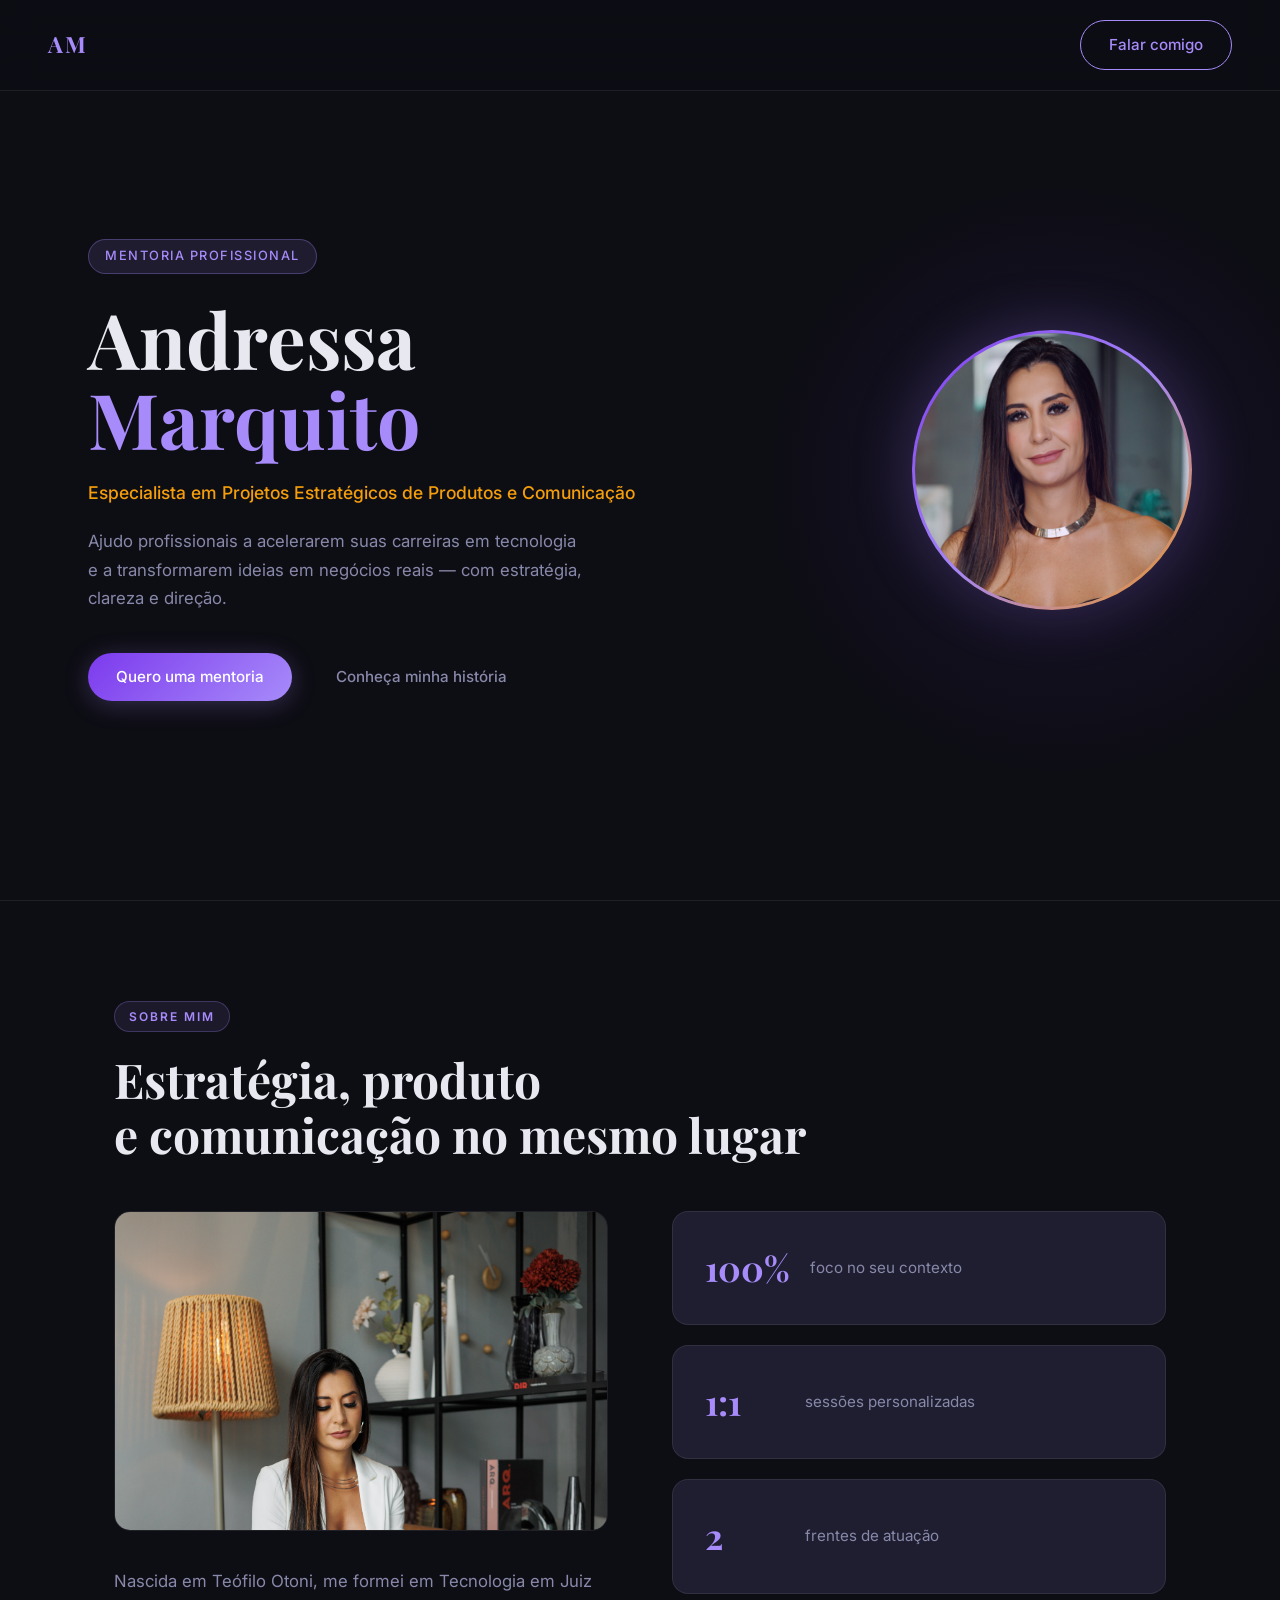
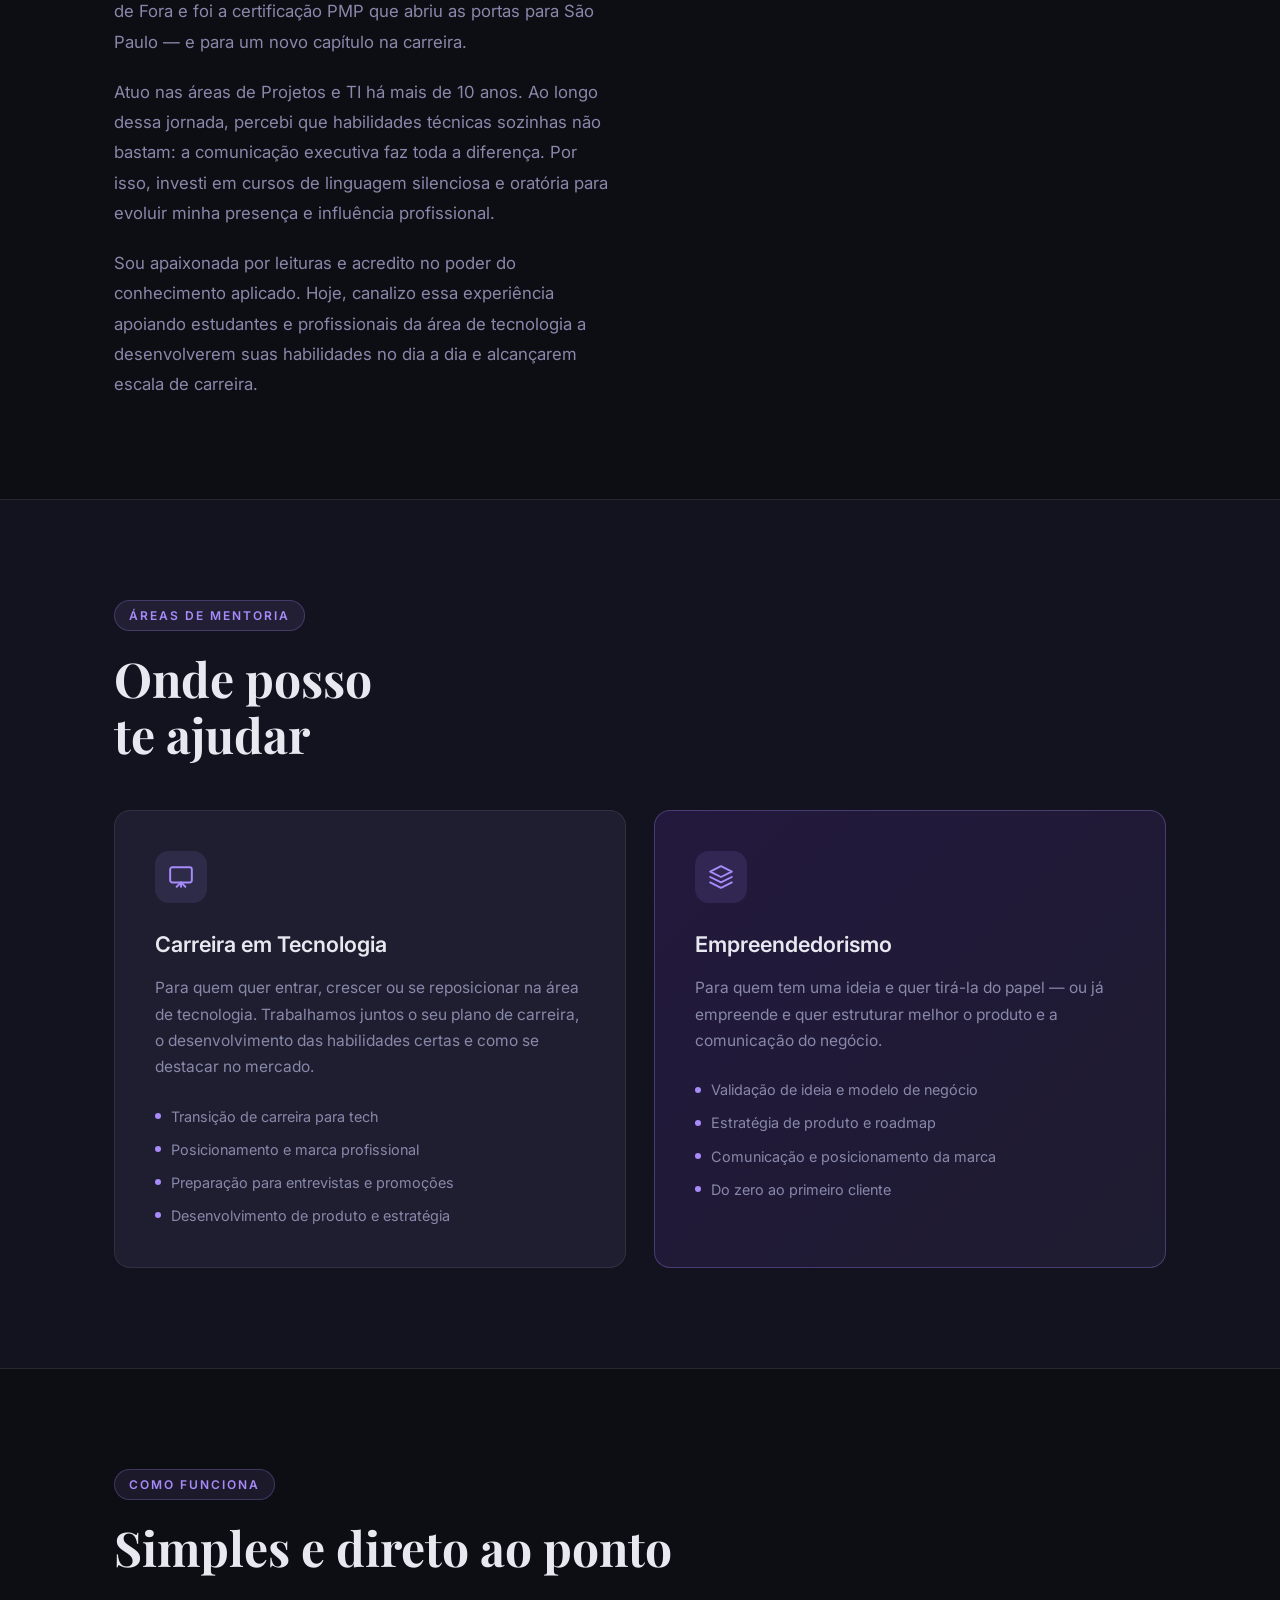
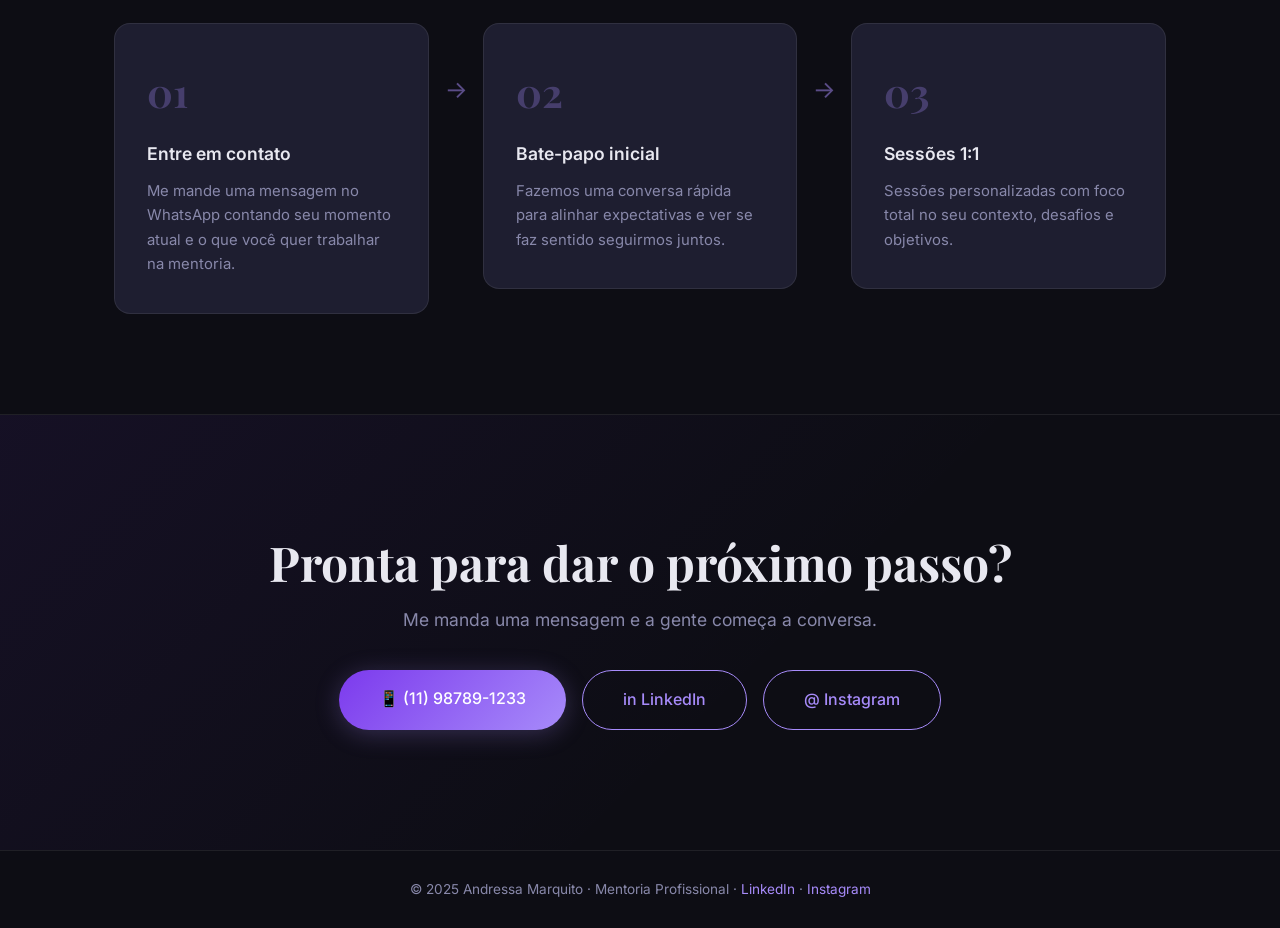
==== mentoria-andressa/index.html @ c237ed53 "auto-update: 2026-05-29 19:21:11" ====
<!DOCTYPE html>
<html lang="pt-BR">
<head>
  <meta charset="UTF-8" />
  <meta name="viewport" content="width=device-width, initial-scale=1.0" />
  <title>Mentoria | Andressa Marquito</title>
  <link rel="preconnect" href="https://fonts.googleapis.com" />
  <link rel="preconnect" href="https://fonts.gstatic.com" crossorigin />
  <link href="https://fonts.googleapis.com/css2?family=Inter:wght@300;400;500;600;700&family=Playfair+Display:wght@600;700&display=swap" rel="stylesheet" />
  <link rel="stylesheet" href="style.css" />
</head>
<body>

  <!-- NAV -->
  <nav>
    <span class="nav-logo">AM</span>
    <a href="https://wa.me/5511987891233" target="_blank" class="btn btn-outline">Falar comigo</a>
  </nav>

  <!-- HERO -->
  <section class="hero">
    <div class="hero-content">
      <p class="hero-tag">Mentoria Profissional</p>
      <h1>Andressa<br /><span class="accent">Marquito</span></h1>
      <p class="hero-subtitle">Especialista em Projetos Estratégicos de Produtos e Comunicação</p>
      <p class="hero-desc">
        Ajudo profissionais a acelerarem suas carreiras em tecnologia e a transformarem ideias em negócios reais — com estratégia, clareza e direção.
      </p>
      <div class="hero-cta">
        <a href="https://wa.me/5511987891233" target="_blank" class="btn btn-primary">Quero uma mentoria</a>
        <a href="#sobre" class="btn btn-ghost">Conheça minha história</a>
      </div>
    </div>
    <div class="hero-visual">
      <div class="avatar-ring">
        <img src="Andressa.png" alt="Andressa Marquito" class="avatar-photo" />
      </div>
    </div>
  </section>

  <!-- SOBRE -->
  <section class="sobre" id="sobre">
    <div class="container">
      <div class="section-label">Sobre mim</div>
      <h2>Estratégia, produto<br />e comunicação no mesmo lugar</h2>
      <div class="sobre-grid">
        <div class="sobre-text">
          <img src="sobremim.png" alt="Andressa Marquito" class="sobre-foto" />
          <p>
            Nascida em Teófilo Otoni, me formei em Tecnologia em Juiz de Fora e foi a certificação PMP que abriu as portas para São Paulo — e para um novo capítulo na carreira.
          </p>
          <p>
            Atuo nas áreas de Projetos e TI há mais de 10 anos. Ao longo dessa jornada, percebi que habilidades técnicas sozinhas não bastam: a comunicação executiva faz toda a diferença. Por isso, investi em cursos de linguagem silenciosa e oratória para evoluir minha presença e influência profissional.
          </p>
          <p>
            Sou apaixonada por leituras e acredito no poder do conhecimento aplicado. Hoje, canalizo essa experiência apoiando estudantes e profissionais da área de tecnologia a desenvolverem suas habilidades no dia a dia e alcançarem escala de carreira.
          </p>
        </div>
        <div class="sobre-stats">
          <div class="stat-card">
            <span class="stat-number">100%</span>
            <span class="stat-label">foco no seu contexto</span>
          </div>
          <div class="stat-card">
            <span class="stat-number">1:1</span>
            <span class="stat-label">sessões personalizadas</span>
          </div>
          <div class="stat-card">
            <span class="stat-number">2</span>
            <span class="stat-label">frentes de atuação</span>
          </div>
        </div>
      </div>
    </div>
  </section>

  <!-- ÁREAS -->
  <section class="areas" id="areas">
    <div class="container">
      <div class="section-label">Áreas de mentoria</div>
      <h2>Onde posso<br />te ajudar</h2>
      <div class="areas-grid">

        <div class="area-card">
          <div class="area-icon">
            <svg xmlns="http://www.w3.org/2000/svg" viewBox="0 0 24 24" fill="none" stroke="currentColor" stroke-width="1.8" stroke-linecap="round" stroke-linejoin="round">
              <rect x="2" y="3" width="20" height="14" rx="2"/><polyline points="8 21 12 17 16 21"/><line x1="12" y1="17" x2="12" y2="21"/>
            </svg>
          </div>
          <h3>Carreira em Tecnologia</h3>
          <p>
            Para quem quer entrar, crescer ou se reposicionar na área de tecnologia. Trabalhamos juntos o seu plano de carreira, o desenvolvimento das habilidades certas e como se destacar no mercado.
          </p>
          <ul class="area-topics">
            <li>Transição de carreira para tech</li>
            <li>Posicionamento e marca profissional</li>
            <li>Preparação para entrevistas e promoções</li>
            <li>Desenvolvimento de produto e estratégia</li>
          </ul>
        </div>

        <div class="area-card area-card--accent">
          <div class="area-icon">
            <svg xmlns="http://www.w3.org/2000/svg" viewBox="0 0 24 24" fill="none" stroke="currentColor" stroke-width="1.8" stroke-linecap="round" stroke-linejoin="round">
              <path d="M12 2L2 7l10 5 10-5-10-5z"/><path d="M2 17l10 5 10-5"/><path d="M2 12l10 5 10-5"/>
            </svg>
          </div>
          <h3>Empreendedorismo</h3>
          <p>
            Para quem tem uma ideia e quer tirá-la do papel — ou já empreende e quer estruturar melhor o produto e a comunicação do negócio.
          </p>
          <ul class="area-topics">
            <li>Validação de ideia e modelo de negócio</li>
            <li>Estratégia de produto e roadmap</li>
            <li>Comunicação e posicionamento da marca</li>
            <li>Do zero ao primeiro cliente</li>
          </ul>
        </div>

      </div>
    </div>
  </section>

  <!-- COMO FUNCIONA -->
  <section class="como-funciona">
    <div class="container">
      <div class="section-label">Como funciona</div>
      <h2>Simples e direto ao ponto</h2>
      <div class="steps">
        <div class="step">
          <div class="step-num">01</div>
          <h4>Entre em contato</h4>
          <p>Me mande uma mensagem no WhatsApp contando seu momento atual e o que você quer trabalhar na mentoria.</p>
        </div>
        <div class="step-arrow">→</div>
        <div class="step">
          <div class="step-num">02</div>
          <h4>Bate-papo inicial</h4>
          <p>Fazemos uma conversa rápida para alinhar expectativas e ver se faz sentido seguirmos juntos.</p>
        </div>
        <div class="step-arrow">→</div>
        <div class="step">
          <div class="step-num">03</div>
          <h4>Sessões 1:1</h4>
          <p>Sessões personalizadas com foco total no seu contexto, desafios e objetivos.</p>
        </div>
      </div>
    </div>
  </section>

  <!-- CTA FINAL -->
  <section class="cta-final">
    <div class="container">
      <h2>Pronta para dar o próximo passo?</h2>
      <p>Me manda uma mensagem e a gente começa a conversa.</p>
      <div class="cta-buttons">
        <a href="https://wa.me/5511987891233" target="_blank" class="btn btn-primary btn-lg">📱 (11) 98789-1233</a>
        <a href="https://linkedin.com/in/andressa-marquito" target="_blank" class="btn btn-outline btn-lg">in LinkedIn</a>
        <a href="https://instagram.com/andressa.marquito" target="_blank" class="btn btn-outline btn-lg">@ Instagram</a>
      </div>
    </div>
  </section>

  <!-- FOOTER -->
  <footer>
    <p>© 2025 Andressa Marquito · Mentoria Profissional · <a href="https://linkedin.com/in/andressa-marquito" target="_blank" class="footer-link">LinkedIn</a> · <a href="https://instagram.com/andressa.marquito" target="_blank" class="footer-link">Instagram</a></p>
  </footer>

</body>
</html>
---- mentoria-andressa/style.css ----
/* ─── Reset & Base ─────────────────────────────────────── */
*, *::before, *::after { box-sizing: border-box; margin: 0; padding: 0; }

:root {
  --bg:         #0d0d14;
  --bg2:        #13131f;
  --bg3:        #1a1a2e;
  --surface:    #1e1e30;
  --border:     rgba(255,255,255,0.08);
  --accent:     #a78bfa;
  --accent2:    #7c3aed;
  --accent-glow: rgba(167,139,250,0.25);
  --gold:       #f59e0b;
  --text:       #e8e8f0;
  --text-muted: #8888aa;
  --radius:     16px;
  --transition: 0.25s ease;
}

html { scroll-behavior: smooth; }

body {
  background: var(--bg);
  color: var(--text);
  font-family: 'Inter', sans-serif;
  font-size: 16px;
  line-height: 1.6;
  overflow-x: hidden;
}

.container {
  max-width: 1100px;
  margin: 0 auto;
  padding: 0 24px;
}

/* ─── Buttons ───────────────────────────────────────────── */
.btn {
  display: inline-block;
  padding: 12px 28px;
  border-radius: 50px;
  font-size: 0.95rem;
  font-weight: 500;
  text-decoration: none;
  transition: all var(--transition);
  cursor: pointer;
  border: none;
}

.btn-primary {
  background: linear-gradient(135deg, var(--accent2), var(--accent));
  color: #fff;
  box-shadow: 0 4px 24px var(--accent-glow);
}
.btn-primary:hover {
  transform: translateY(-2px);
  box-shadow: 0 8px 32px var(--accent-glow);
}

.btn-outline {
  background: transparent;
  color: var(--accent);
  border: 1.5px solid var(--accent);
}
.btn-outline:hover {
  background: var(--accent-glow);
}

.btn-ghost {
  background: transparent;
  color: var(--text-muted);
}
.btn-ghost:hover { color: var(--text); }

.btn-lg { padding: 16px 40px; font-size: 1rem; }

/* ─── Nav ───────────────────────────────────────────────── */
nav {
  position: fixed;
  top: 0; left: 0; right: 0;
  z-index: 100;
  display: flex;
  align-items: center;
  justify-content: space-between;
  padding: 20px 48px;
  backdrop-filter: blur(20px);
  background: rgba(13,13,20,0.8);
  border-bottom: 1px solid var(--border);
}

.nav-logo {
  font-family: 'Playfair Display', serif;
  font-size: 1.4rem;
  font-weight: 700;
  color: var(--accent);
  letter-spacing: 2px;
}

/* ─── Hero ──────────────────────────────────────────────── */
.hero {
  min-height: 100vh;
  display: flex;
  align-items: center;
  justify-content: space-between;
  gap: 48px;
  padding: 120px 48px 80px;
  max-width: 1200px;
  margin: 0 auto;
  position: relative;
}

.hero::before {
  content: '';
  position: absolute;
  top: 20%;
  right: -10%;
  width: 600px;
  height: 600px;
  background: radial-gradient(circle, rgba(124,58,237,0.12) 0%, transparent 70%);
  pointer-events: none;
}

.hero-content { flex: 1; max-width: 600px; }

.hero-tag {
  display: inline-block;
  background: rgba(167,139,250,0.12);
  color: var(--accent);
  border: 1px solid rgba(167,139,250,0.3);
  padding: 6px 16px;
  border-radius: 50px;
  font-size: 0.8rem;
  font-weight: 500;
  letter-spacing: 1.5px;
  text-transform: uppercase;
  margin-bottom: 24px;
}

.hero h1 {
  font-family: 'Playfair Display', serif;
  font-size: clamp(3rem, 6vw, 5rem);
  font-weight: 700;
  line-height: 1.05;
  margin-bottom: 20px;
}

.hero h1 .accent { color: var(--accent); }

.hero-subtitle {
  font-size: 1.1rem;
  color: var(--gold);
  font-weight: 500;
  margin-bottom: 20px;
}

.hero-desc {
  font-size: 1.05rem;
  color: var(--text-muted);
  line-height: 1.7;
  margin-bottom: 40px;
  max-width: 500px;
}

.hero-cta { display: flex; gap: 16px; flex-wrap: wrap; }

/* avatar */
.hero-visual { flex-shrink: 0; }

.avatar-ring {
  width: 280px;
  height: 280px;
  border-radius: 50%;
  background: linear-gradient(135deg, var(--accent2), var(--accent), var(--gold));
  padding: 3px;
  box-shadow: 0 0 60px var(--accent-glow);
}

.avatar-photo {
  width: 100%;
  height: 100%;
  border-radius: 50%;
  object-fit: cover;
  object-position: center top;
  display: block;
}

/* ─── Section Labels ────────────────────────────────────── */
.section-label {
  display: inline-block;
  background: rgba(167,139,250,0.1);
  color: var(--accent);
  border: 1px solid rgba(167,139,250,0.25);
  padding: 5px 14px;
  border-radius: 50px;
  font-size: 0.75rem;
  font-weight: 600;
  letter-spacing: 2px;
  text-transform: uppercase;
  margin-bottom: 20px;
}

section h2 {
  font-family: 'Playfair Display', serif;
  font-size: clamp(2rem, 4vw, 3rem);
  font-weight: 700;
  line-height: 1.15;
  margin-bottom: 48px;
}

/* ─── Sobre ─────────────────────────────────────────────── */
.sobre {
  padding: 100px 0;
  border-top: 1px solid var(--border);
}

.sobre-grid {
  display: grid;
  grid-template-columns: 1fr 1fr;
  gap: 64px;
  align-items: start;
}

.sobre-foto {
  width: 100%;
  max-height: 320px;
  object-fit: cover;
  object-position: center top;
  border-radius: var(--radius);
  margin-bottom: 28px;
  border: 1px solid var(--border);
}

.sobre-text p {
  color: var(--text-muted);
  font-size: 1.05rem;
  line-height: 1.8;
  margin-bottom: 20px;
}
.sobre-text p:last-child { margin-bottom: 0; }

.sobre-stats {
  display: flex;
  flex-direction: column;
  gap: 20px;
}

.stat-card {
  background: var(--surface);
  border: 1px solid var(--border);
  border-radius: var(--radius);
  padding: 28px 32px;
  display: flex;
  align-items: center;
  gap: 20px;
  transition: border-color var(--transition);
}
.stat-card:hover { border-color: rgba(167,139,250,0.4); }

.stat-number {
  font-family: 'Playfair Display', serif;
  font-size: 2.2rem;
  font-weight: 700;
  color: var(--accent);
  min-width: 80px;
}

.stat-label {
  color: var(--text-muted);
  font-size: 0.95rem;
}

/* ─── Áreas ─────────────────────────────────────────────── */
.areas {
  padding: 100px 0;
  background: var(--bg2);
  border-top: 1px solid var(--border);
  border-bottom: 1px solid var(--border);
}

.areas-grid {
  display: grid;
  grid-template-columns: 1fr 1fr;
  gap: 28px;
}

.area-card {
  background: var(--surface);
  border: 1px solid var(--border);
  border-radius: var(--radius);
  padding: 40px;
  transition: transform var(--transition), border-color var(--transition), box-shadow var(--transition);
}
.area-card:hover {
  transform: translateY(-4px);
  border-color: rgba(167,139,250,0.4);
  box-shadow: 0 16px 48px rgba(0,0,0,0.3);
}

.area-card--accent {
  background: linear-gradient(135deg, rgba(124,58,237,0.15), rgba(167,139,250,0.08));
  border-color: rgba(167,139,250,0.3);
}

.area-icon {
  width: 52px;
  height: 52px;
  background: rgba(167,139,250,0.12);
  border-radius: 14px;
  display: flex;
  align-items: center;
  justify-content: center;
  margin-bottom: 24px;
  color: var(--accent);
}
.area-icon svg { width: 26px; height: 26px; }

.area-card h3 {
  font-size: 1.35rem;
  font-weight: 600;
  margin-bottom: 14px;
}

.area-card > p {
  color: var(--text-muted);
  font-size: 0.97rem;
  line-height: 1.7;
  margin-bottom: 24px;
}

.area-topics {
  list-style: none;
  display: flex;
  flex-direction: column;
  gap: 10px;
}

.area-topics li {
  display: flex;
  align-items: center;
  gap: 10px;
  font-size: 0.9rem;
  color: var(--text-muted);
}
.area-topics li::before {
  content: '';
  width: 6px;
  height: 6px;
  border-radius: 50%;
  background: var(--accent);
  flex-shrink: 0;
}

/* ─── Como funciona ─────────────────────────────────────── */
.como-funciona {
  padding: 100px 0;
  border-bottom: 1px solid var(--border);
}

.steps {
  display: flex;
  align-items: flex-start;
  gap: 16px;
}

.step {
  flex: 1;
  background: var(--surface);
  border: 1px solid var(--border);
  border-radius: var(--radius);
  padding: 36px 32px;
}

.step-num {
  font-family: 'Playfair Display', serif;
  font-size: 2.5rem;
  font-weight: 700;
  color: rgba(167,139,250,0.3);
  margin-bottom: 16px;
}

.step h4 {
  font-size: 1.1rem;
  font-weight: 600;
  margin-bottom: 10px;
}

.step p {
  color: var(--text-muted);
  font-size: 0.93rem;
  line-height: 1.65;
}

.step-arrow {
  font-size: 1.5rem;
  color: var(--accent);
  margin-top: 48px;
  flex-shrink: 0;
  opacity: 0.5;
}

/* ─── CTA Final ─────────────────────────────────────────── */
.cta-final {
  padding: 120px 0;
  text-align: center;
  background: linear-gradient(135deg, rgba(124,58,237,0.08) 0%, transparent 60%);
}

.cta-final h2 {
  font-family: 'Playfair Display', serif;
  font-size: clamp(2rem, 4vw, 3rem);
  margin-bottom: 16px;
}

.cta-final p {
  color: var(--text-muted);
  font-size: 1.1rem;
  margin-bottom: 36px;
}

/* ─── Footer ────────────────────────────────────────────── */
.cta-buttons {
  display: flex;
  gap: 16px;
  justify-content: center;
  flex-wrap: wrap;
}

.footer-link {
  color: var(--accent);
  text-decoration: none;
}
.footer-link:hover { text-decoration: underline; }

footer {
  padding: 28px;
  text-align: center;
  border-top: 1px solid var(--border);
  color: var(--text-muted);
  font-size: 0.85rem;
}

/* ─── Responsive ────────────────────────────────────────── */
@media (max-width: 900px) {
  nav { padding: 18px 24px; }

  .hero {
    flex-direction: column-reverse;
    padding: 100px 24px 60px;
    text-align: center;
  }
  .hero-desc { margin: 0 auto 40px; }
  .hero-cta { justify-content: center; }
  .avatar-ring { width: 200px; height: 200px; }
  .avatar-initials { font-size: 3rem; }

  .sobre-grid { grid-template-columns: 1fr; gap: 40px; }
  .areas-grid { grid-template-columns: 1fr; }

  .steps {
    flex-direction: column;
  }
  .step-arrow { transform: rotate(90deg); margin: 0 auto; }
}

@media (max-width: 600px) {
  .hero h1 { font-size: 2.6rem; }
  section h2 { font-size: 1.9rem; }
  .area-card { padding: 28px 24px; }
  .step { padding: 28px 24px; }
}
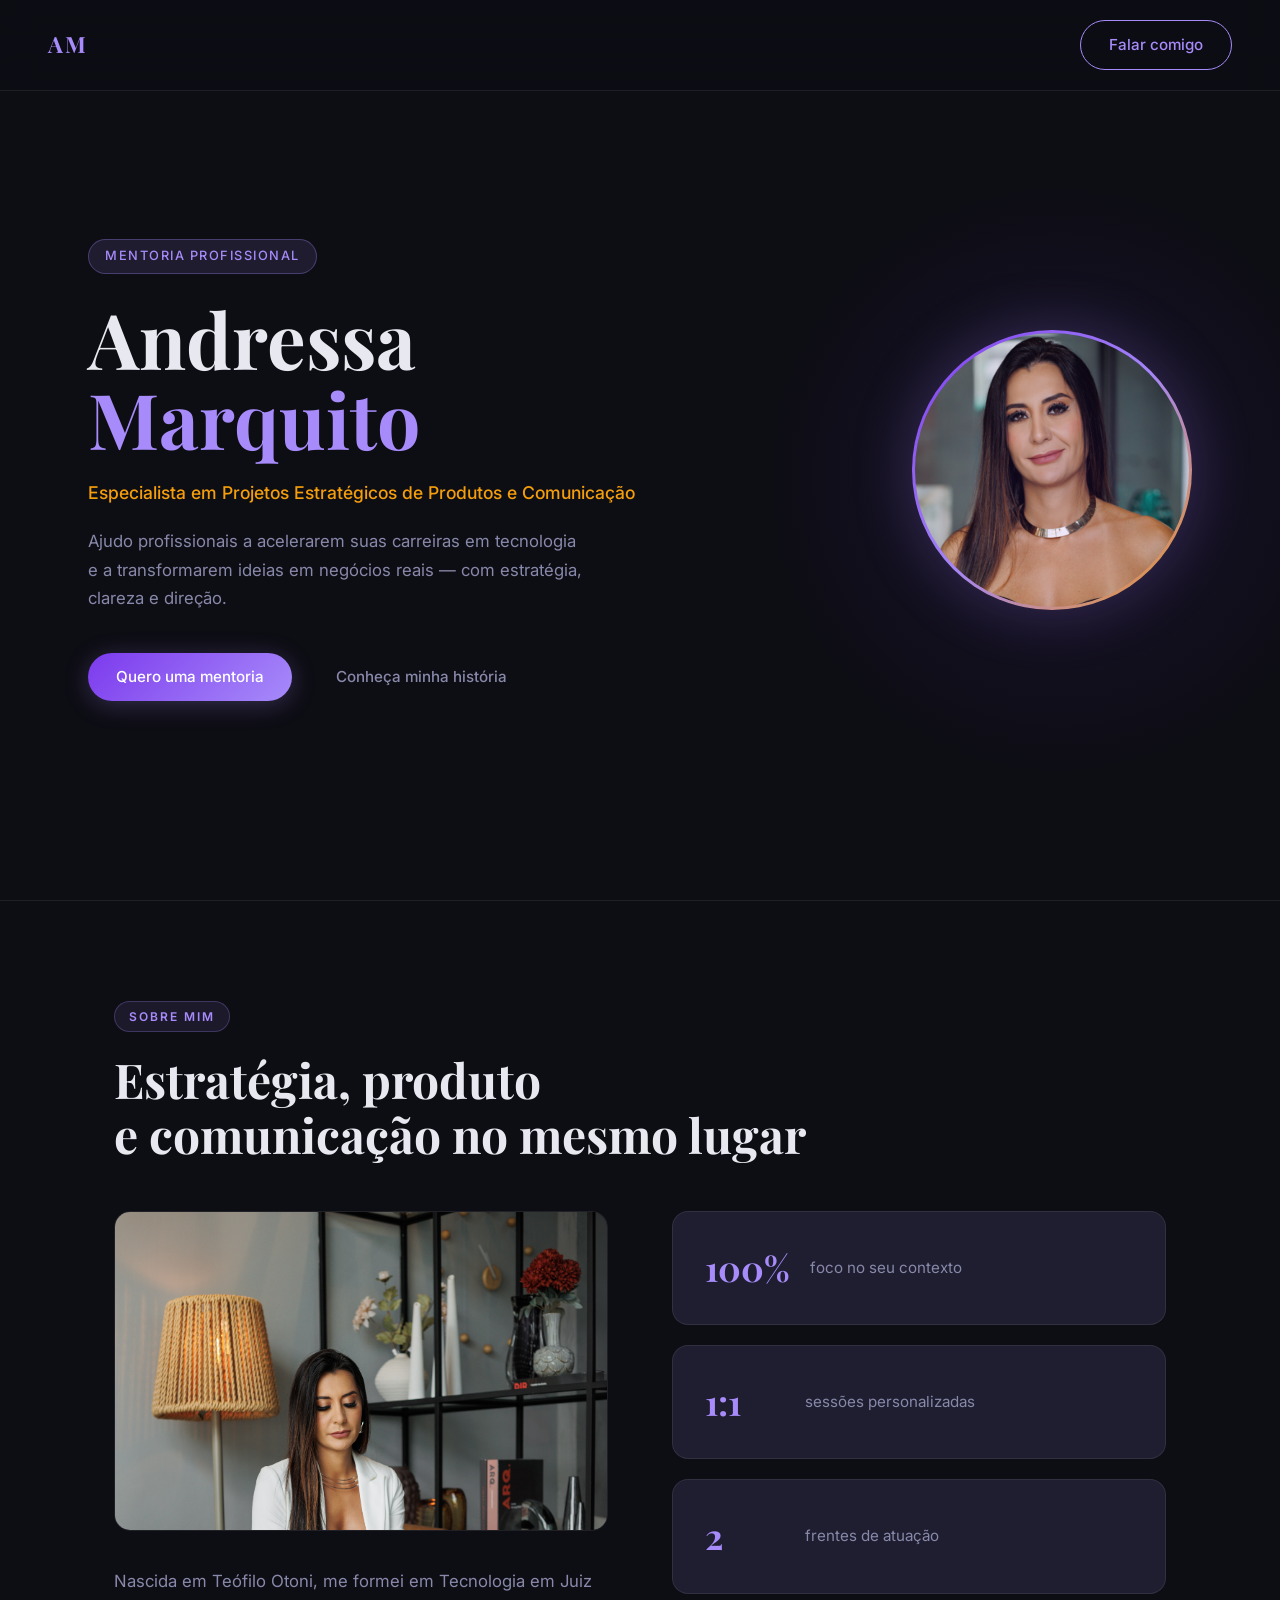
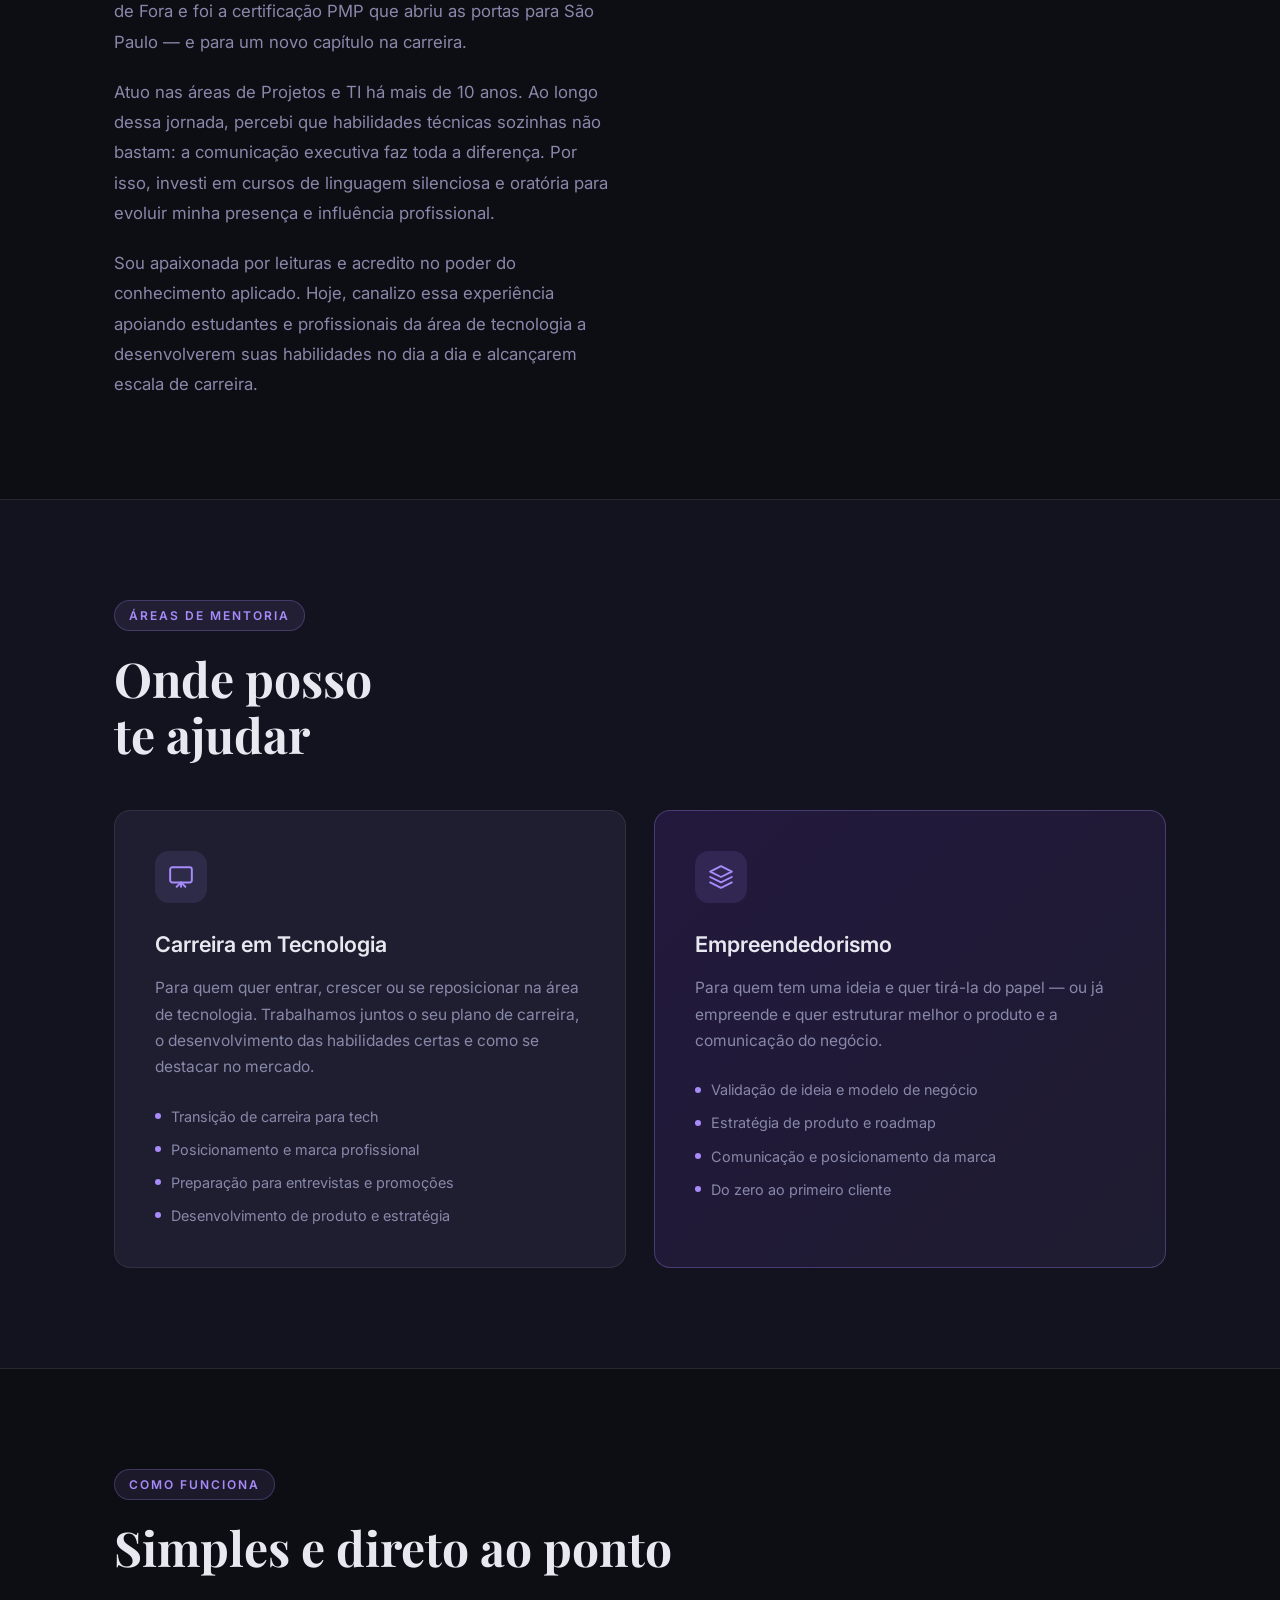
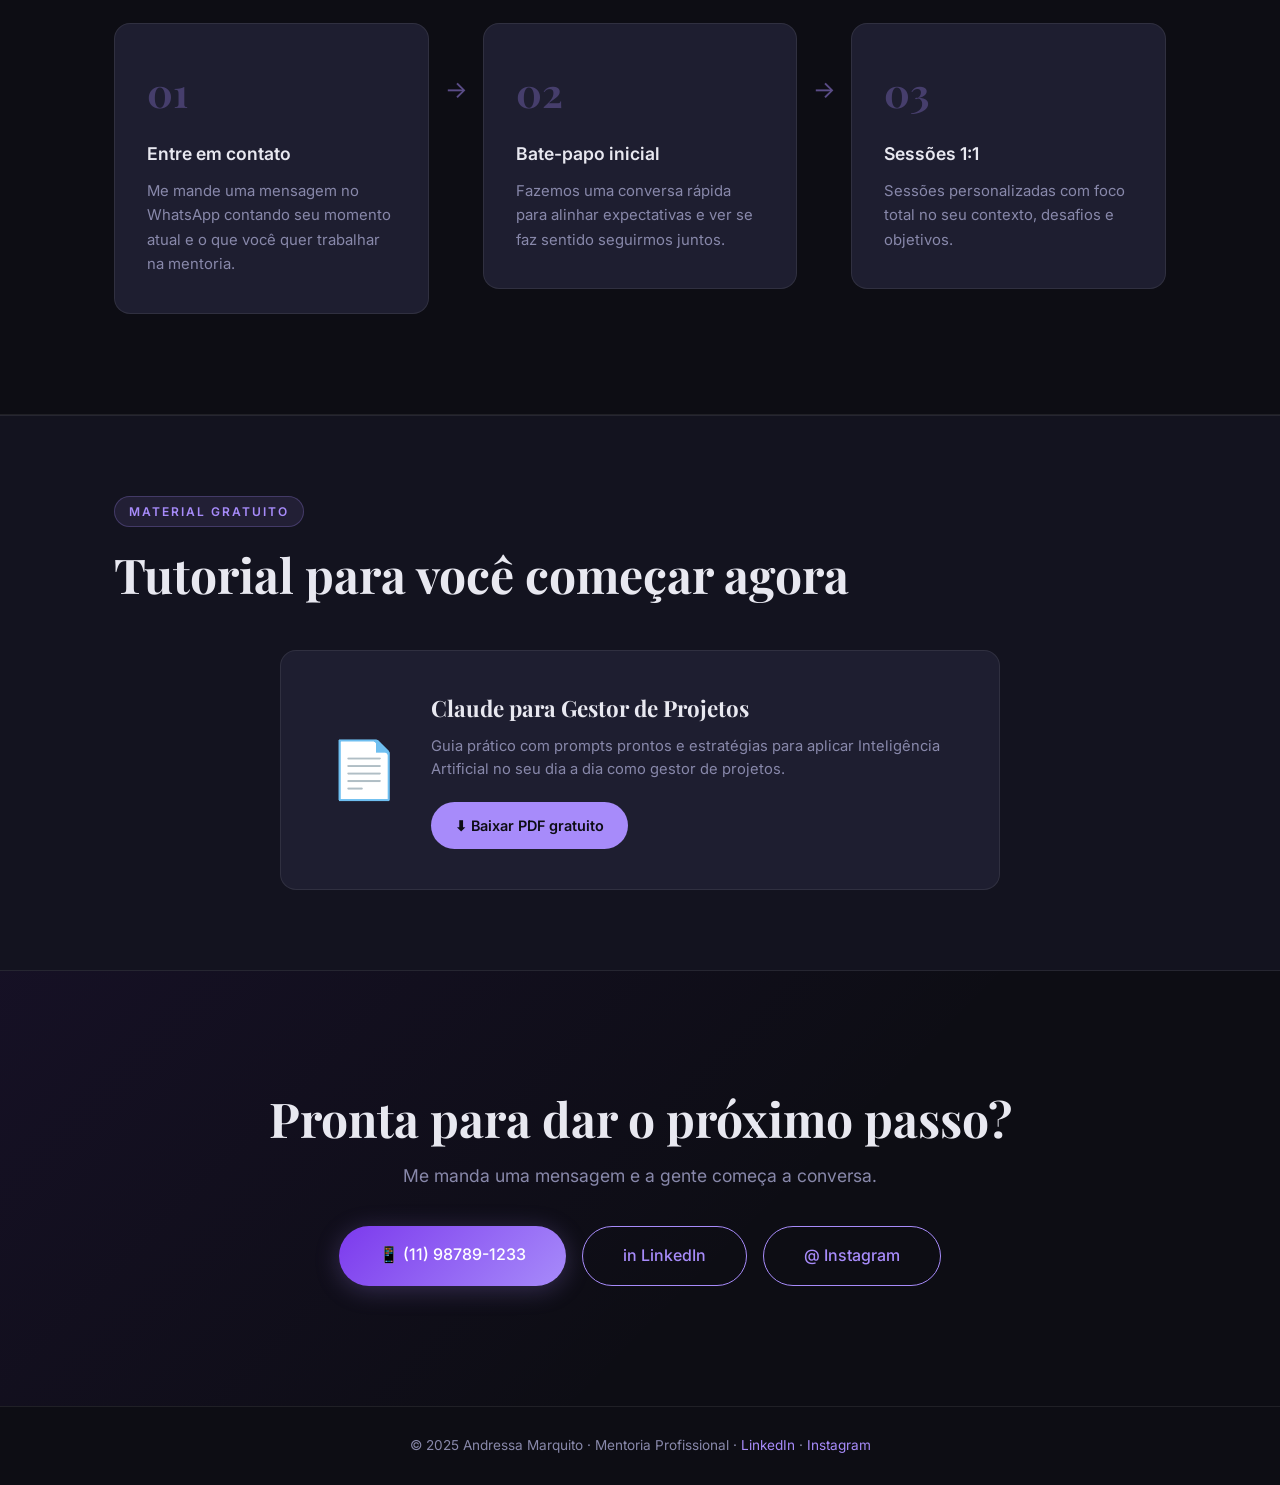
==== commit 1504a06d: "auto-update: 2026-05-31 18:18:10" ====
--- a/mentoria-andressa/index.html
+++ b/mentoria-andressa/index.html
@@ -148,6 +148,24 @@
     </div>
   </section>
 
+  <!-- TUTORIAL PDF -->
+  <section class="tutorial">
+    <div class="container">
+      <div class="section-label">Material gratuito</div>
+      <h2>Tutorial para você começar agora</h2>
+      <div class="tutorial-card">
+        <div class="tutorial-emoji">📄</div>
+        <div class="tutorial-body">
+          <h3>Claude para Gestor de Projetos</h3>
+          <p>Guia prático com prompts prontos e estratégias para aplicar Inteligência Artificial no seu dia a dia como gestor de projetos.</p>
+          <a href="claude-gestores-projetos.pdf" download class="btn-download">
+            ⬇ Baixar PDF gratuito
+          </a>
+        </div>
+      </div>
+    </div>
+  </section>
+
   <!-- CTA FINAL -->
   <section class="cta-final">
     <div class="container">
--- a/mentoria-andressa/style.css
+++ b/mentoria-andressa/style.css
@@ -398,6 +398,65 @@
   opacity: 0.5;
 }
 
+/* ─── Tutorial PDF ──────────────────────────────────────── */
+.tutorial {
+  padding: 80px 0;
+  background: var(--bg2);
+  border-top: 1px solid var(--border);
+  border-bottom: 1px solid var(--border);
+}
+
+.tutorial-card {
+  display: flex;
+  align-items: center;
+  gap: 32px;
+  background: var(--surface);
+  border: 1px solid var(--border);
+  border-radius: var(--radius);
+  padding: 40px 48px;
+  max-width: 720px;
+  margin: 40px auto 0;
+  transition: border-color var(--transition);
+}
+
+.tutorial-card:hover { border-color: var(--accent); }
+
+.tutorial-emoji { font-size: 3.5rem; flex-shrink: 0; }
+
+.tutorial-body h3 {
+  font-family: 'Playfair Display', serif;
+  font-size: 1.4rem;
+  margin-bottom: 8px;
+  color: var(--text);
+}
+
+.tutorial-body p {
+  font-size: 0.92rem;
+  color: var(--text-muted);
+  margin-bottom: 20px;
+  line-height: 1.6;
+}
+
+.btn-download {
+  display: inline-flex;
+  align-items: center;
+  gap: 8px;
+  background: var(--accent);
+  color: #0d0d14;
+  padding: 12px 24px;
+  border-radius: 50px;
+  font-size: 0.9rem;
+  font-weight: 600;
+  text-decoration: none;
+  transition: opacity var(--transition);
+}
+
+.btn-download:hover { opacity: 0.85; }
+
+@media (max-width: 600px) {
+  .tutorial-card { flex-direction: column; text-align: center; padding: 32px 24px; }
+}
+
 /* ─── CTA Final ─────────────────────────────────────────── */
 .cta-final {
   padding: 120px 0;
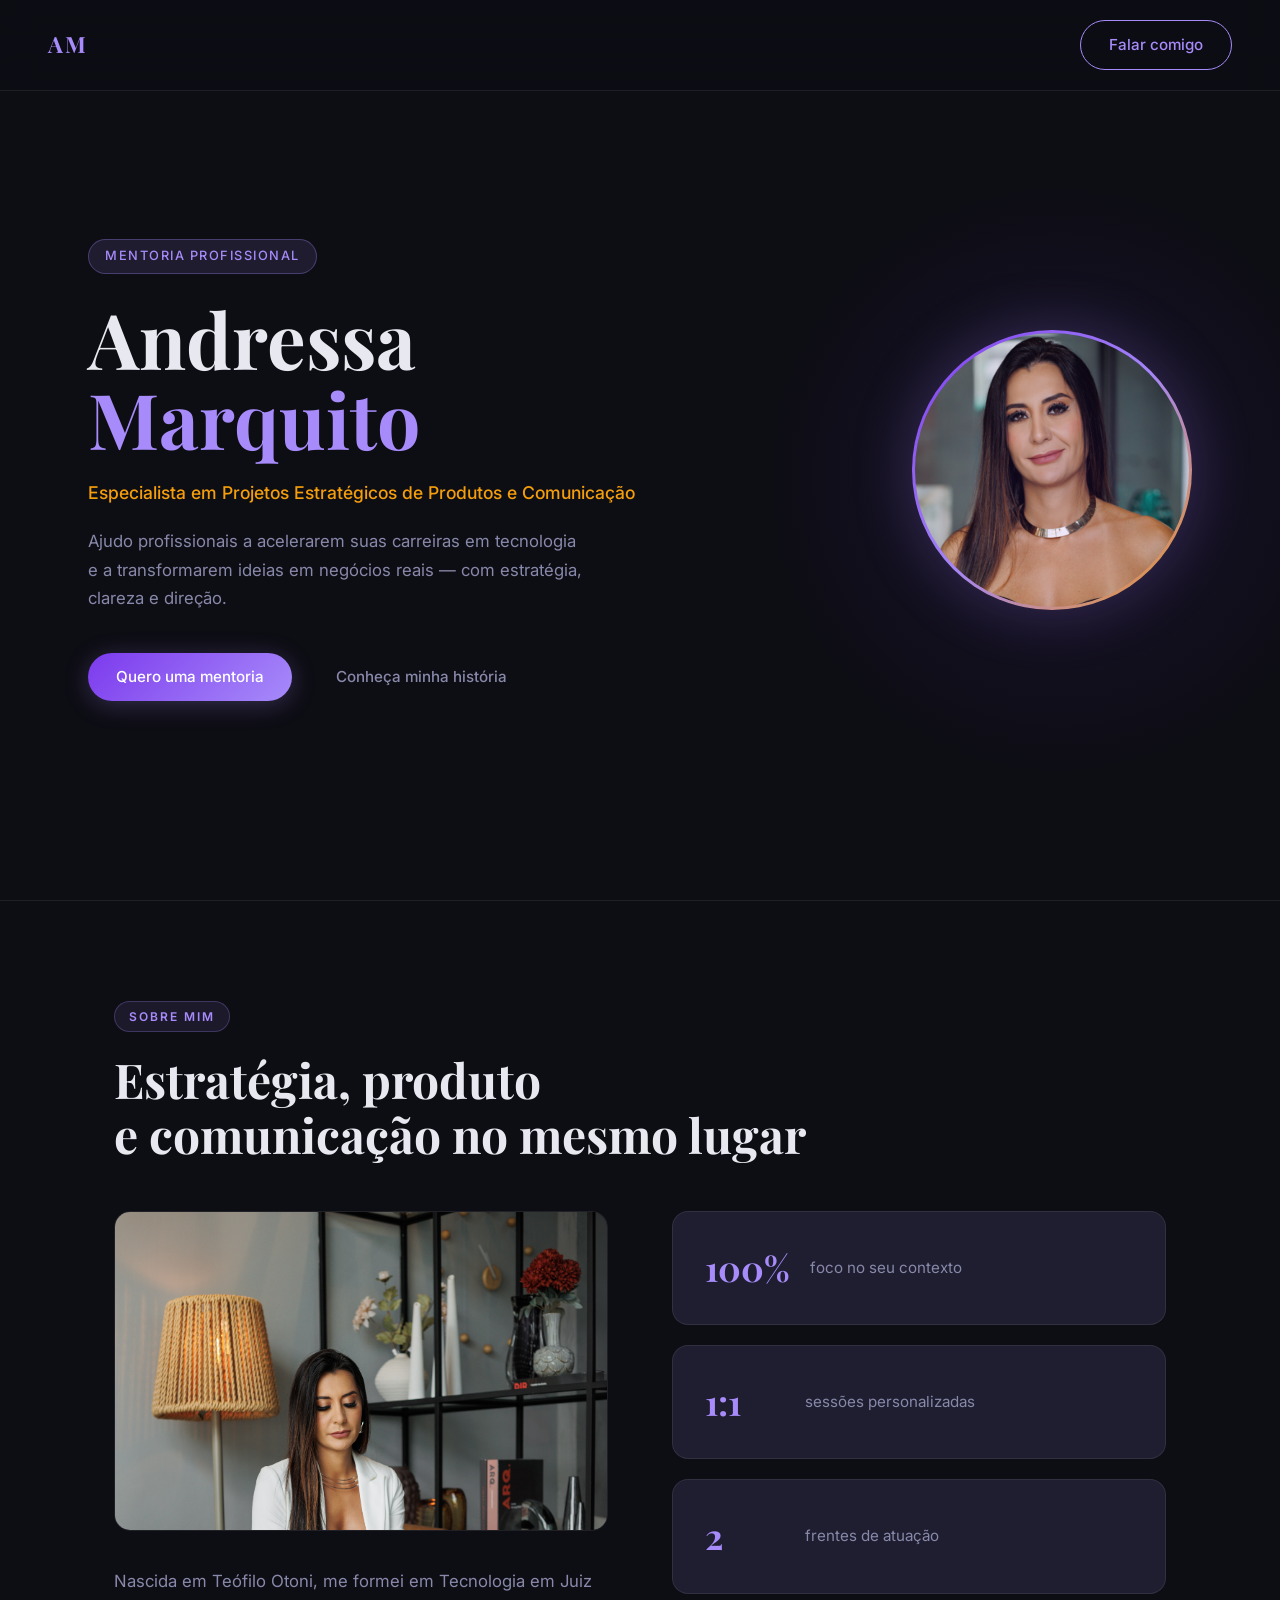
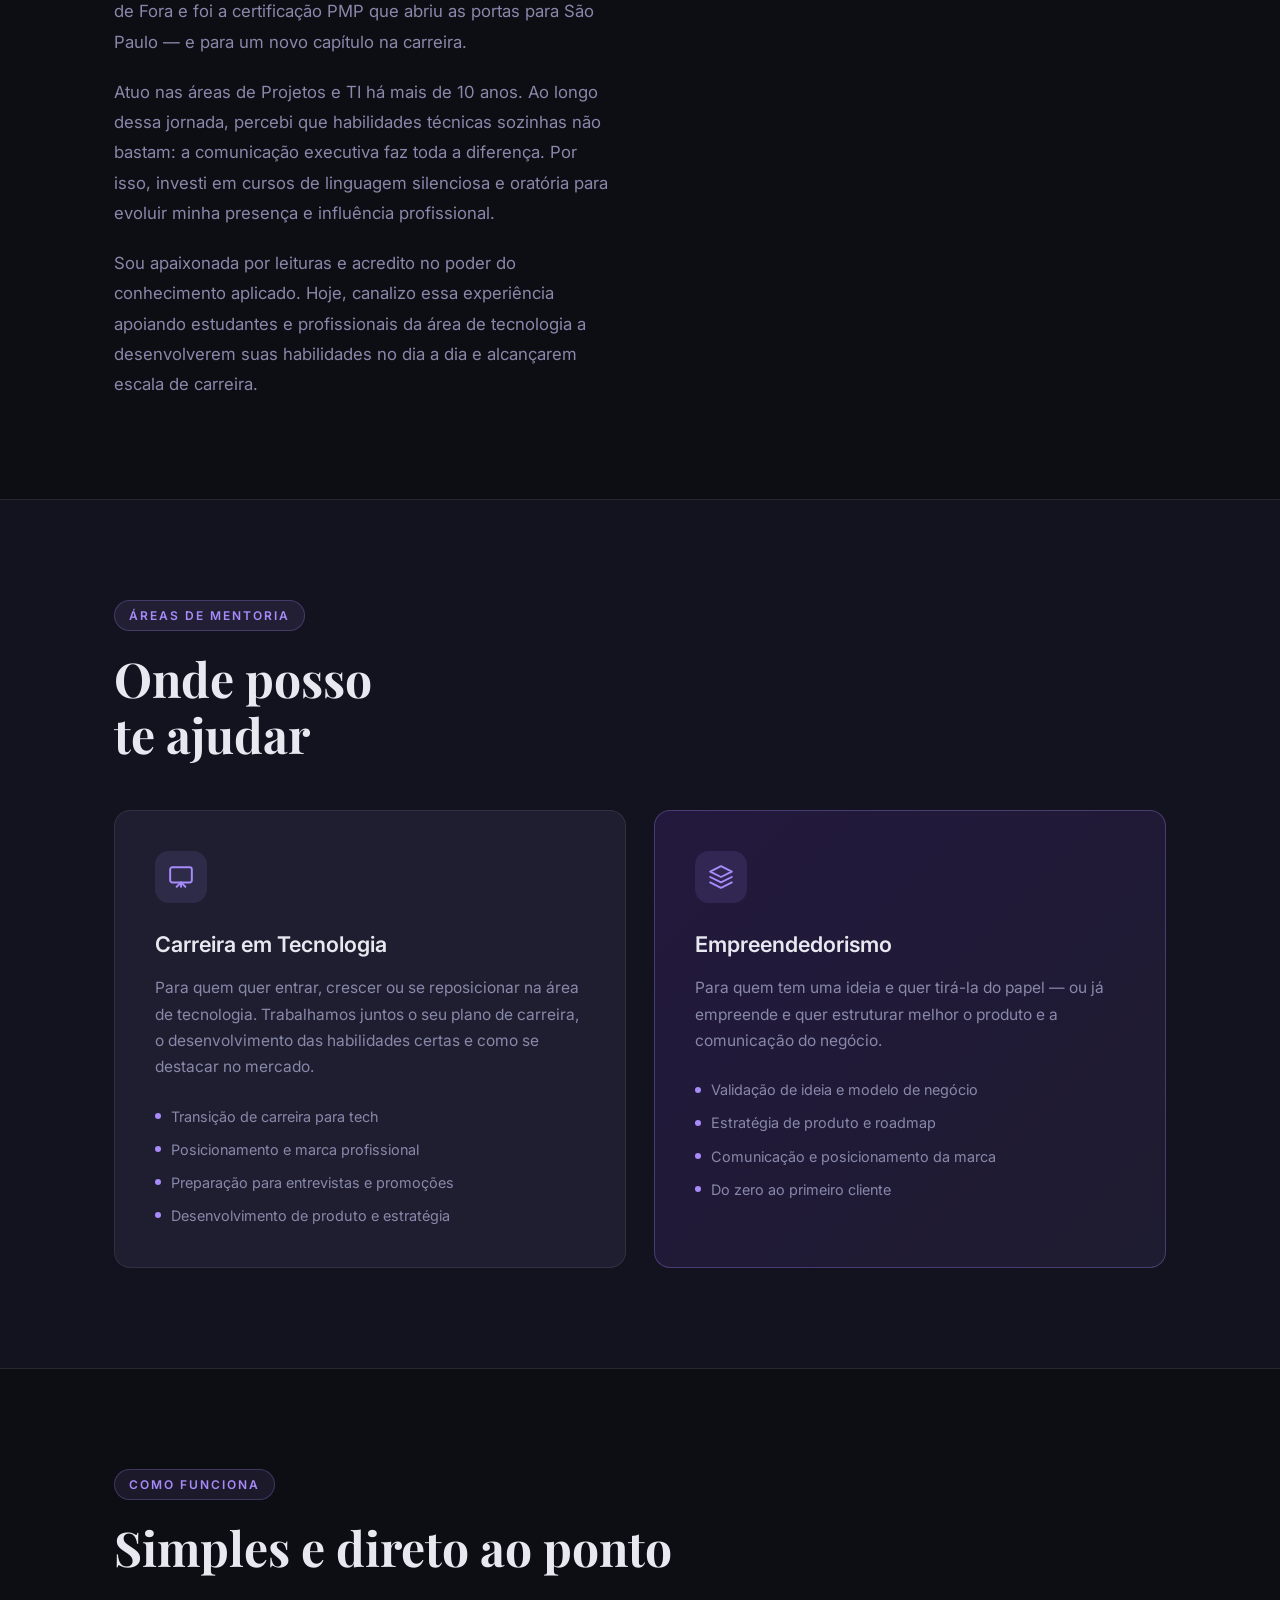
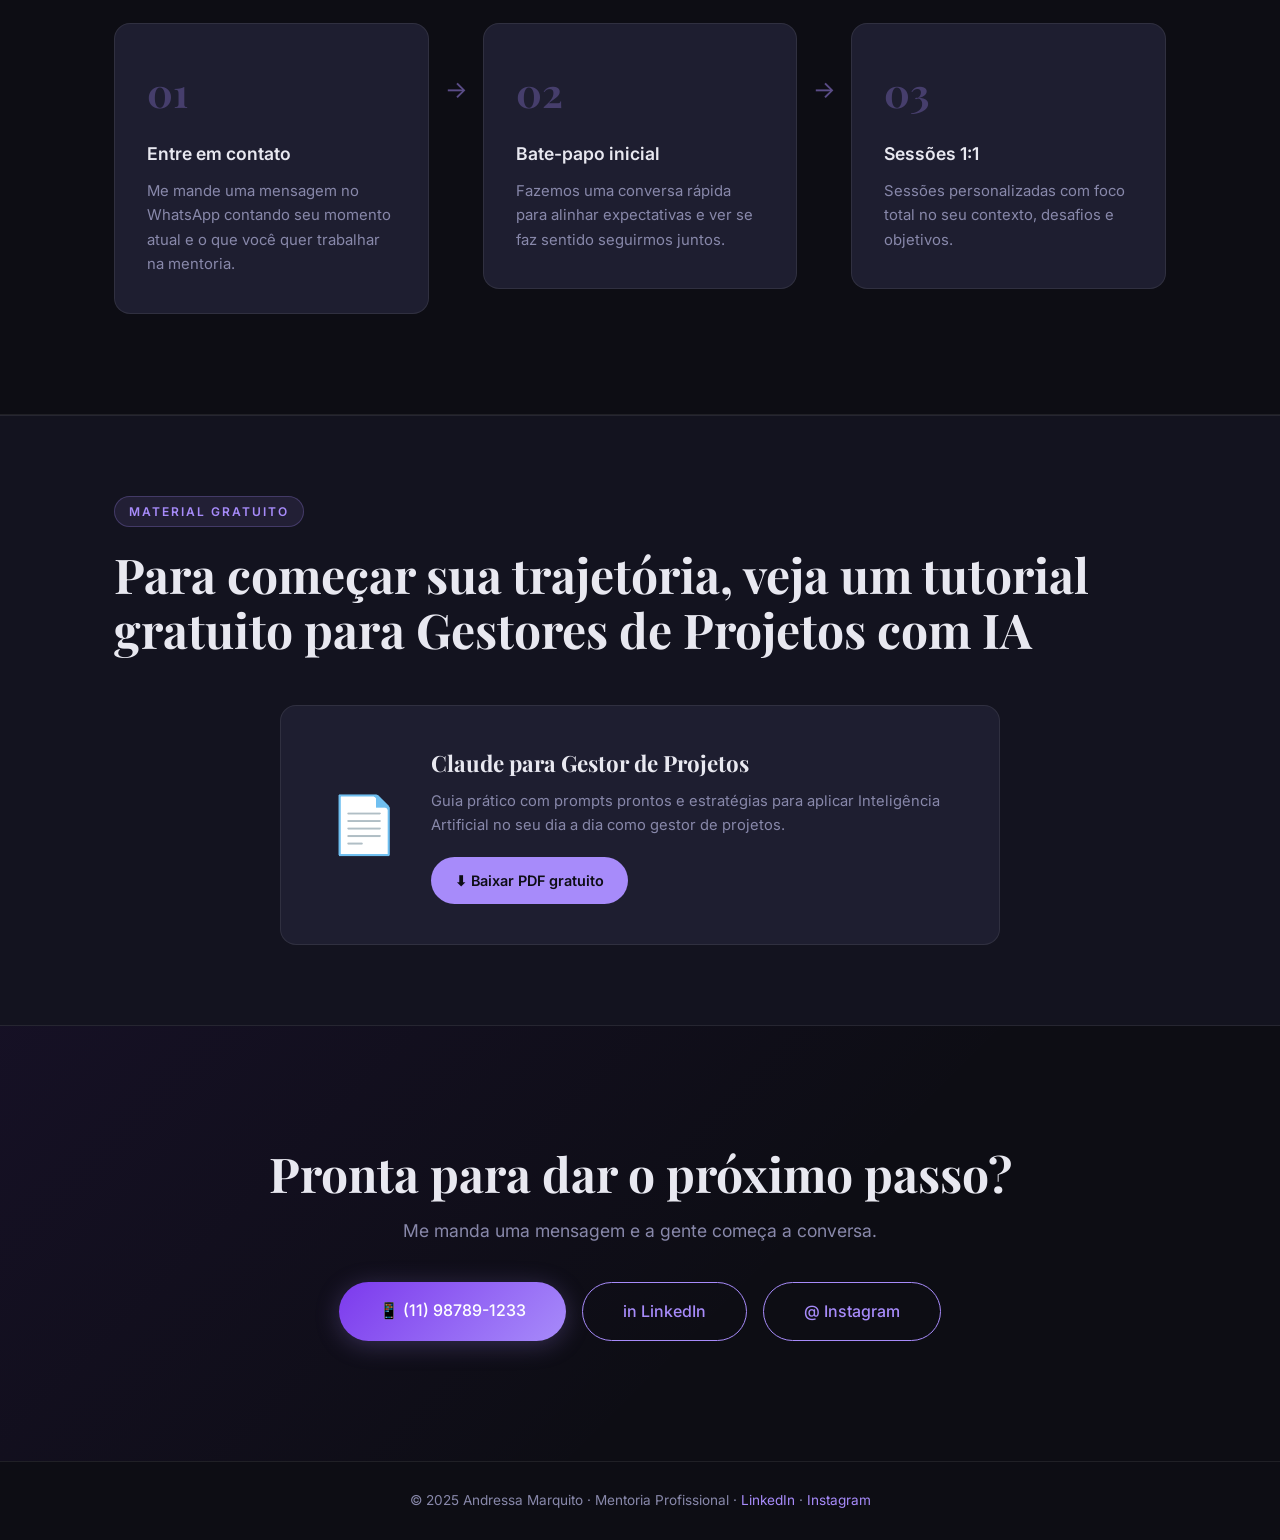
==== commit 0eaeb50a: "auto-update: 2026-05-31 18:20:20" ====
--- a/mentoria-andressa/index.html
+++ b/mentoria-andressa/index.html
@@ -152,7 +152,7 @@
   <section class="tutorial">
     <div class="container">
       <div class="section-label">Material gratuito</div>
-      <h2>Tutorial para você começar agora</h2>
+      <h2>Para começar sua trajetória, veja um tutorial gratuito para Gestores de Projetos com IA</h2>
       <div class="tutorial-card">
         <div class="tutorial-emoji">📄</div>
         <div class="tutorial-body">
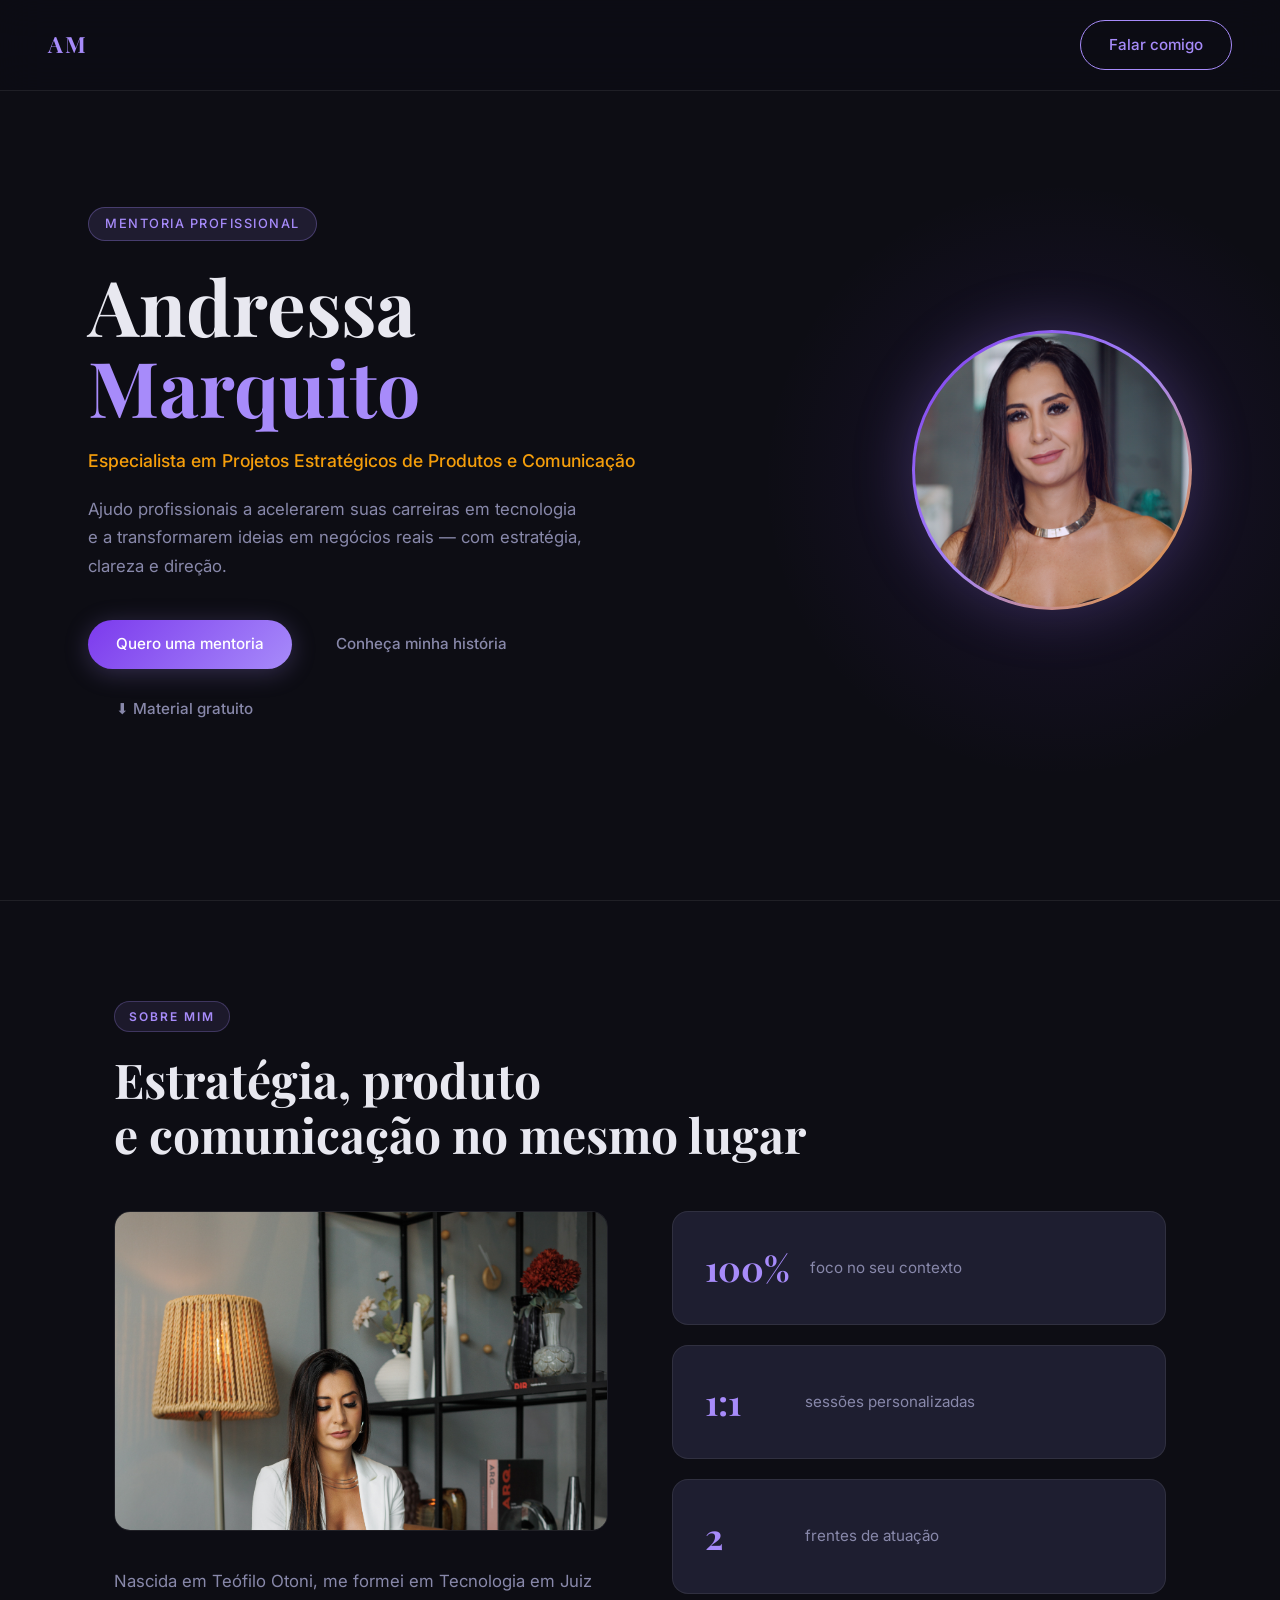
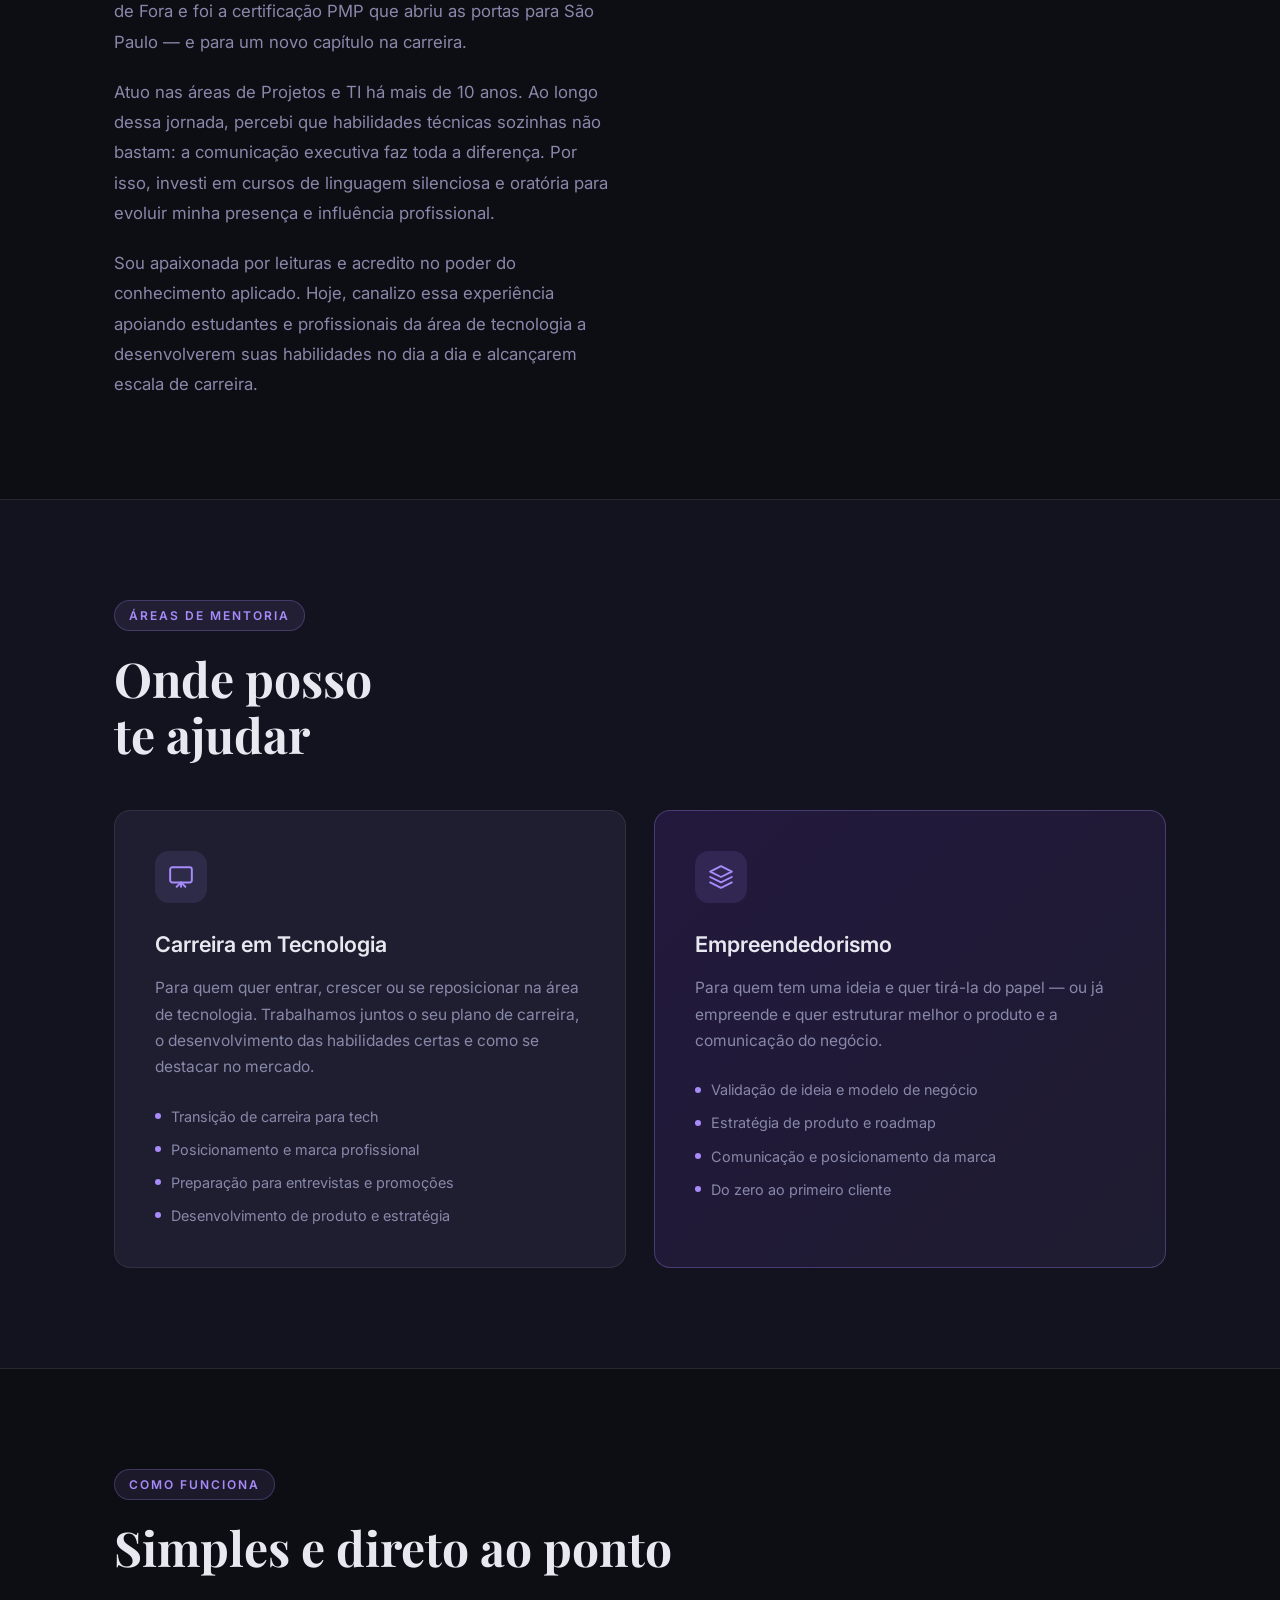
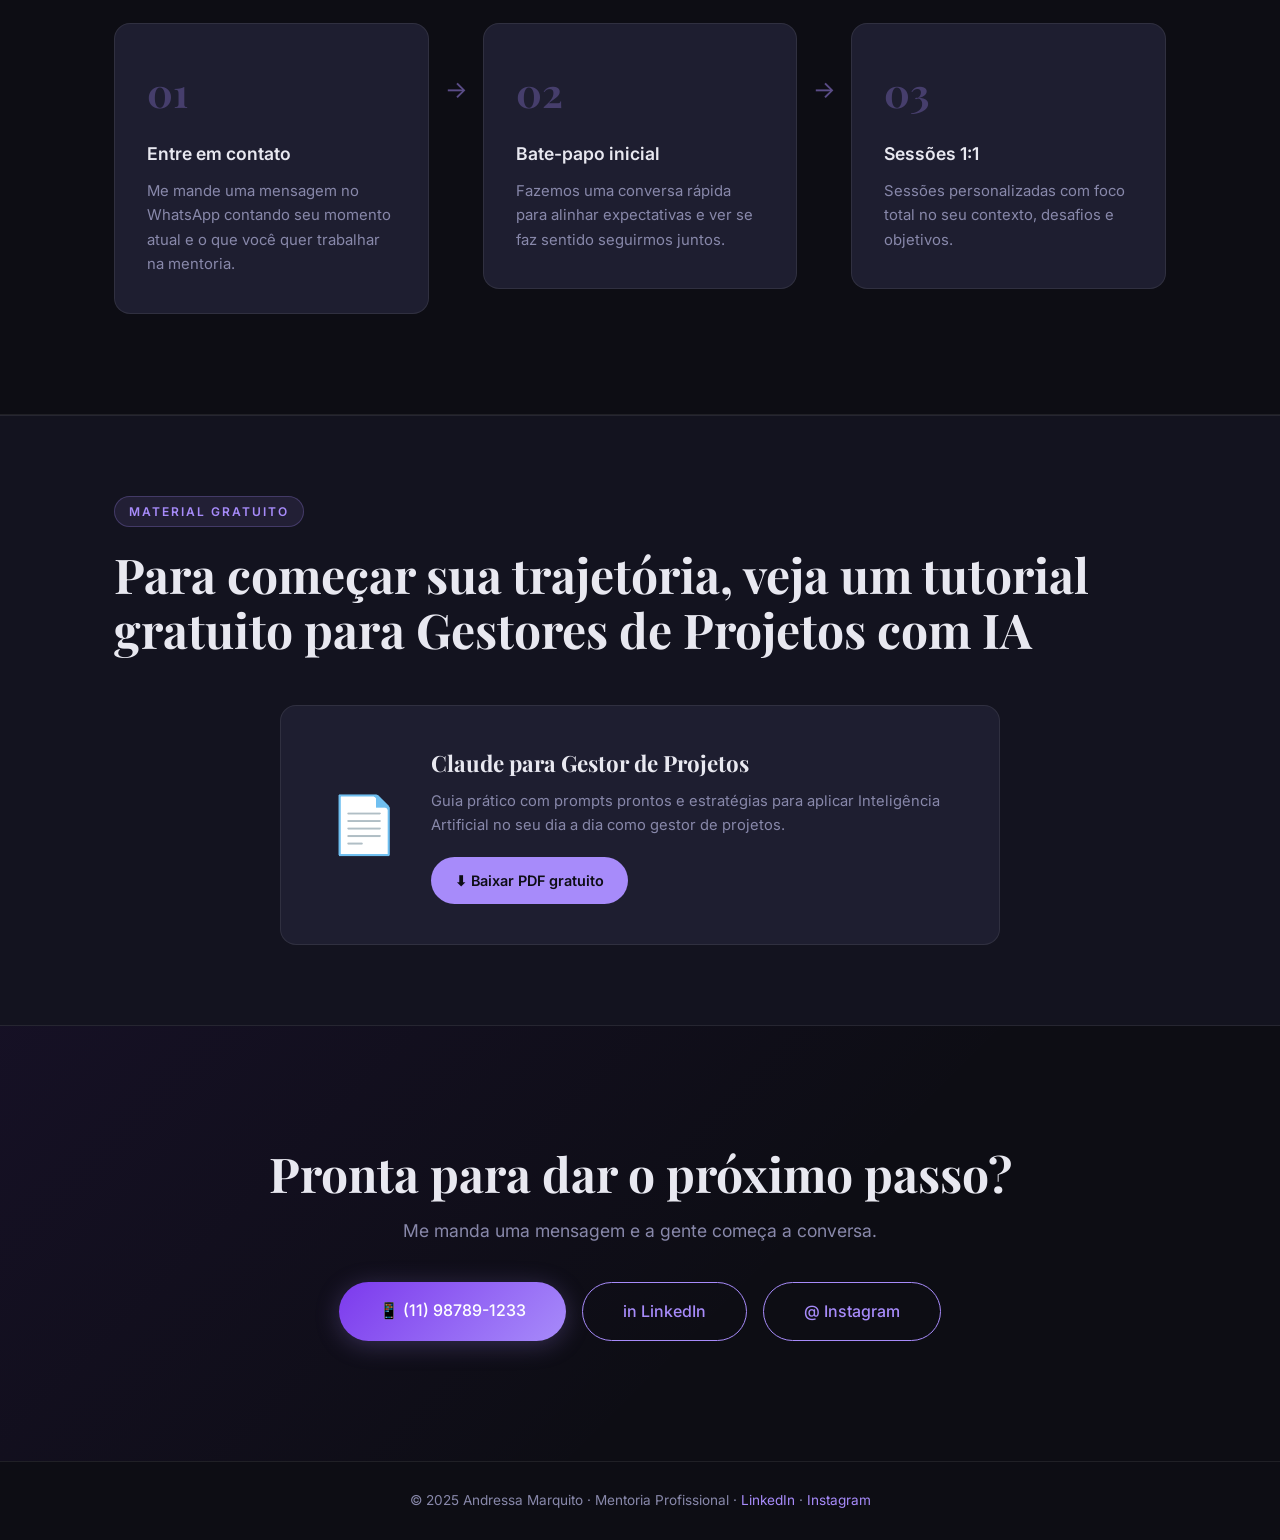
==== commit 833750c5: "auto-update: 2026-05-31 18:23:32" ====
--- a/mentoria-andressa/index.html
+++ b/mentoria-andressa/index.html
@@ -29,6 +29,7 @@
       <div class="hero-cta">
         <a href="https://wa.me/5511987891233" target="_blank" class="btn btn-primary">Quero uma mentoria</a>
         <a href="#sobre" class="btn btn-ghost">Conheça minha história</a>
+        <a href="claude-gestores-projetos.pdf" download class="btn btn-ghost">⬇ Material gratuito</a>
       </div>
     </div>
     <div class="hero-visual">
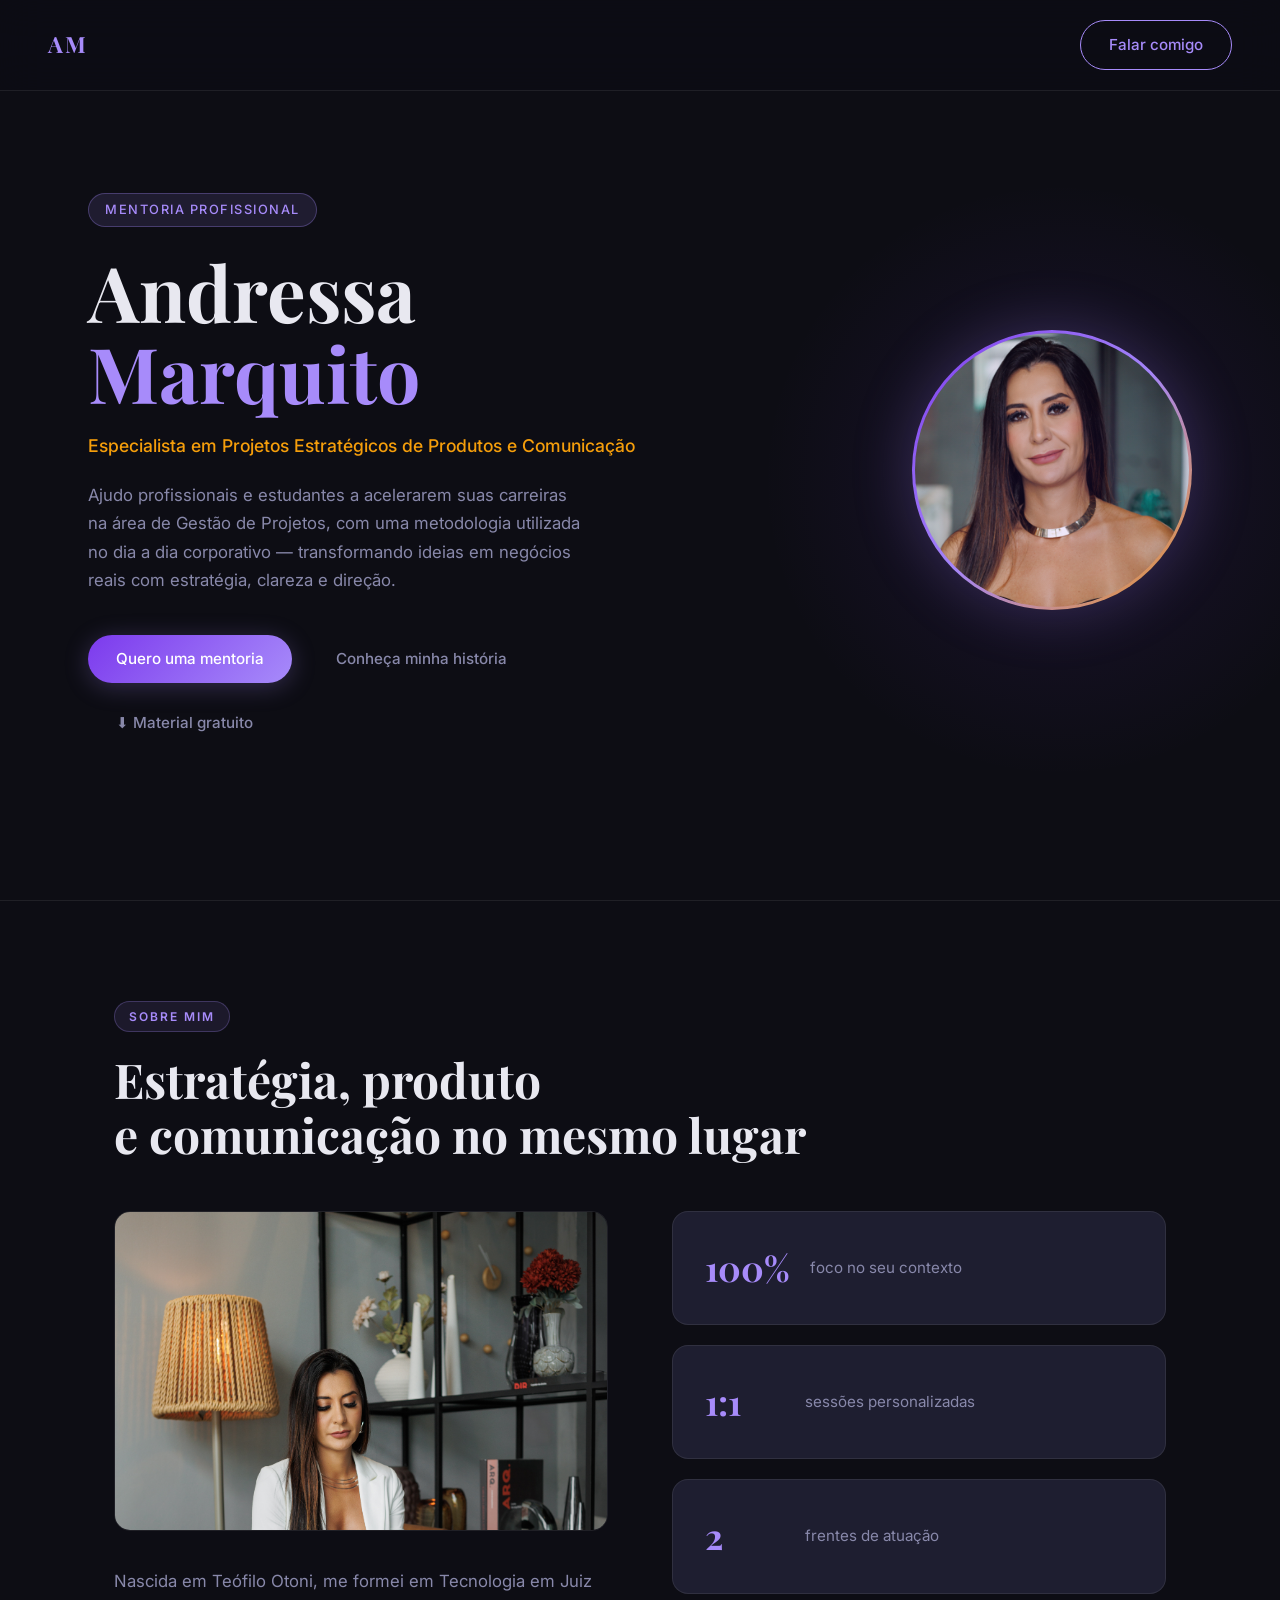
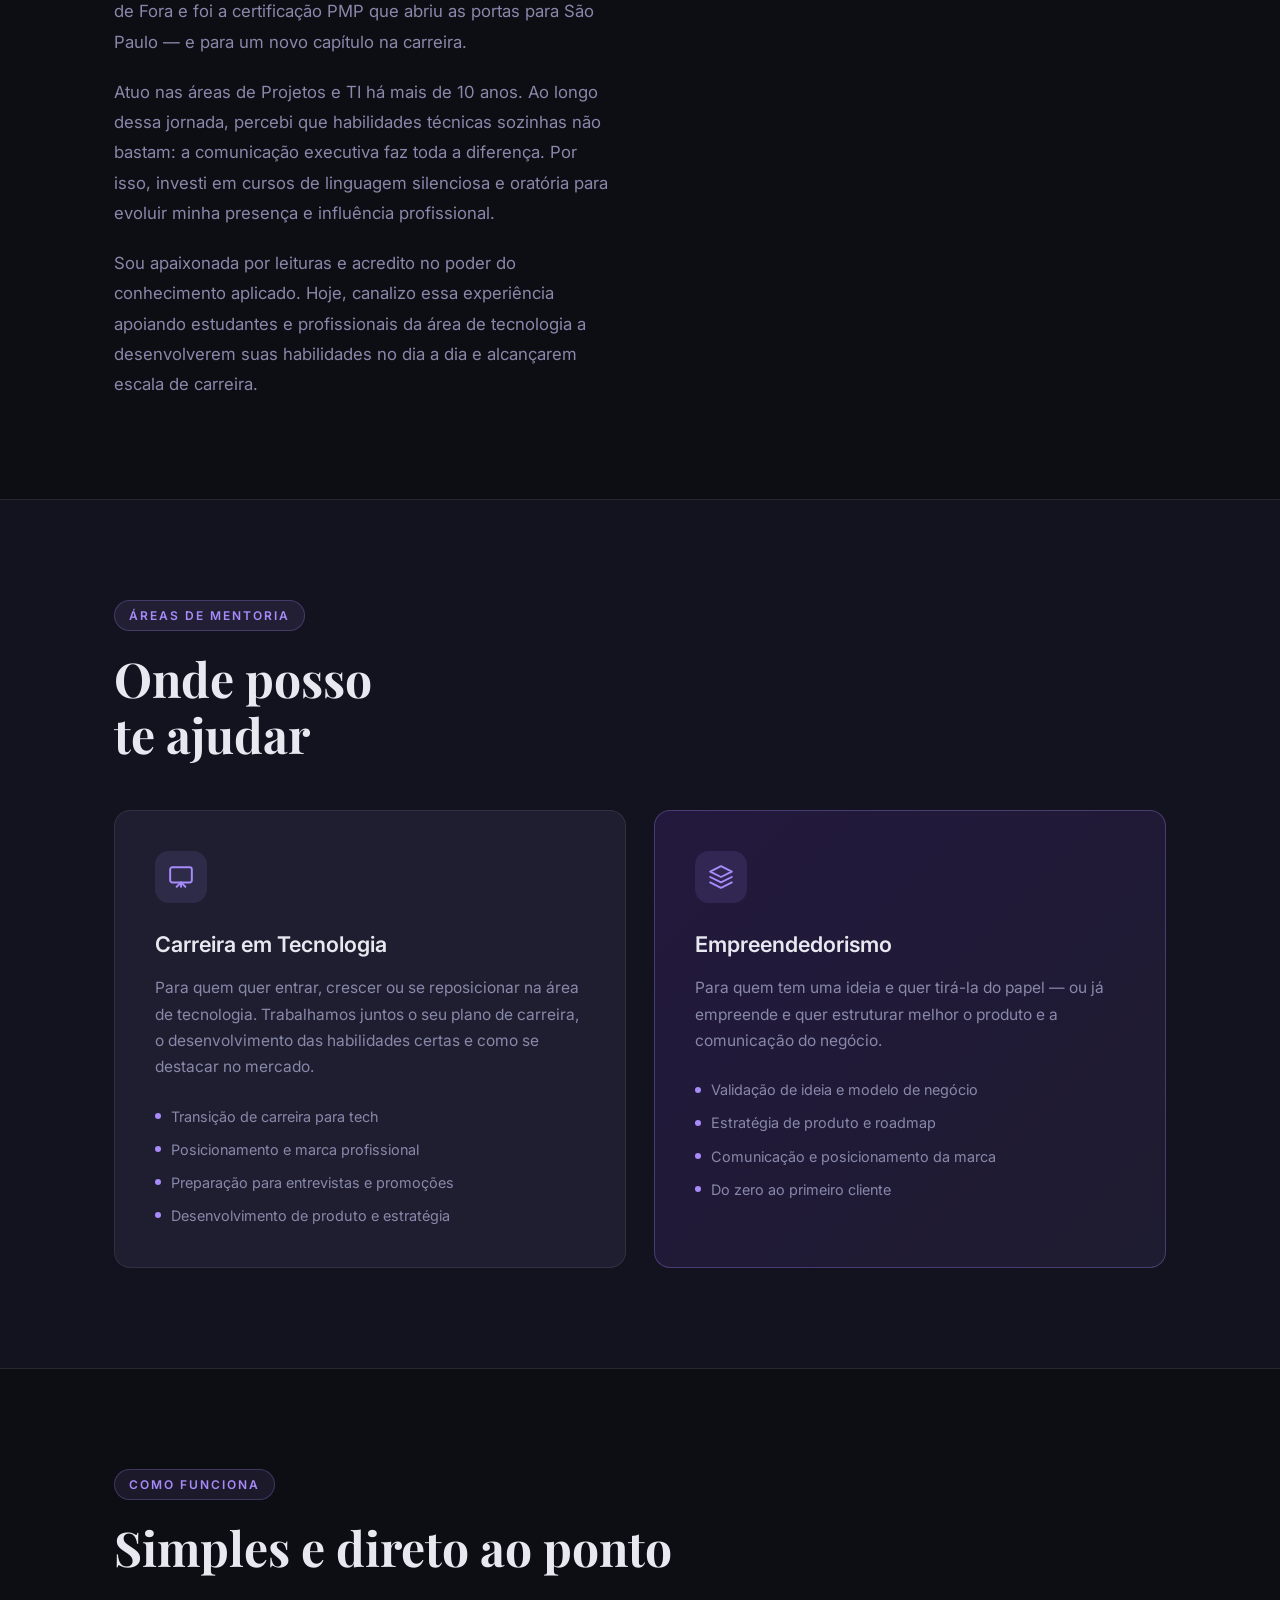
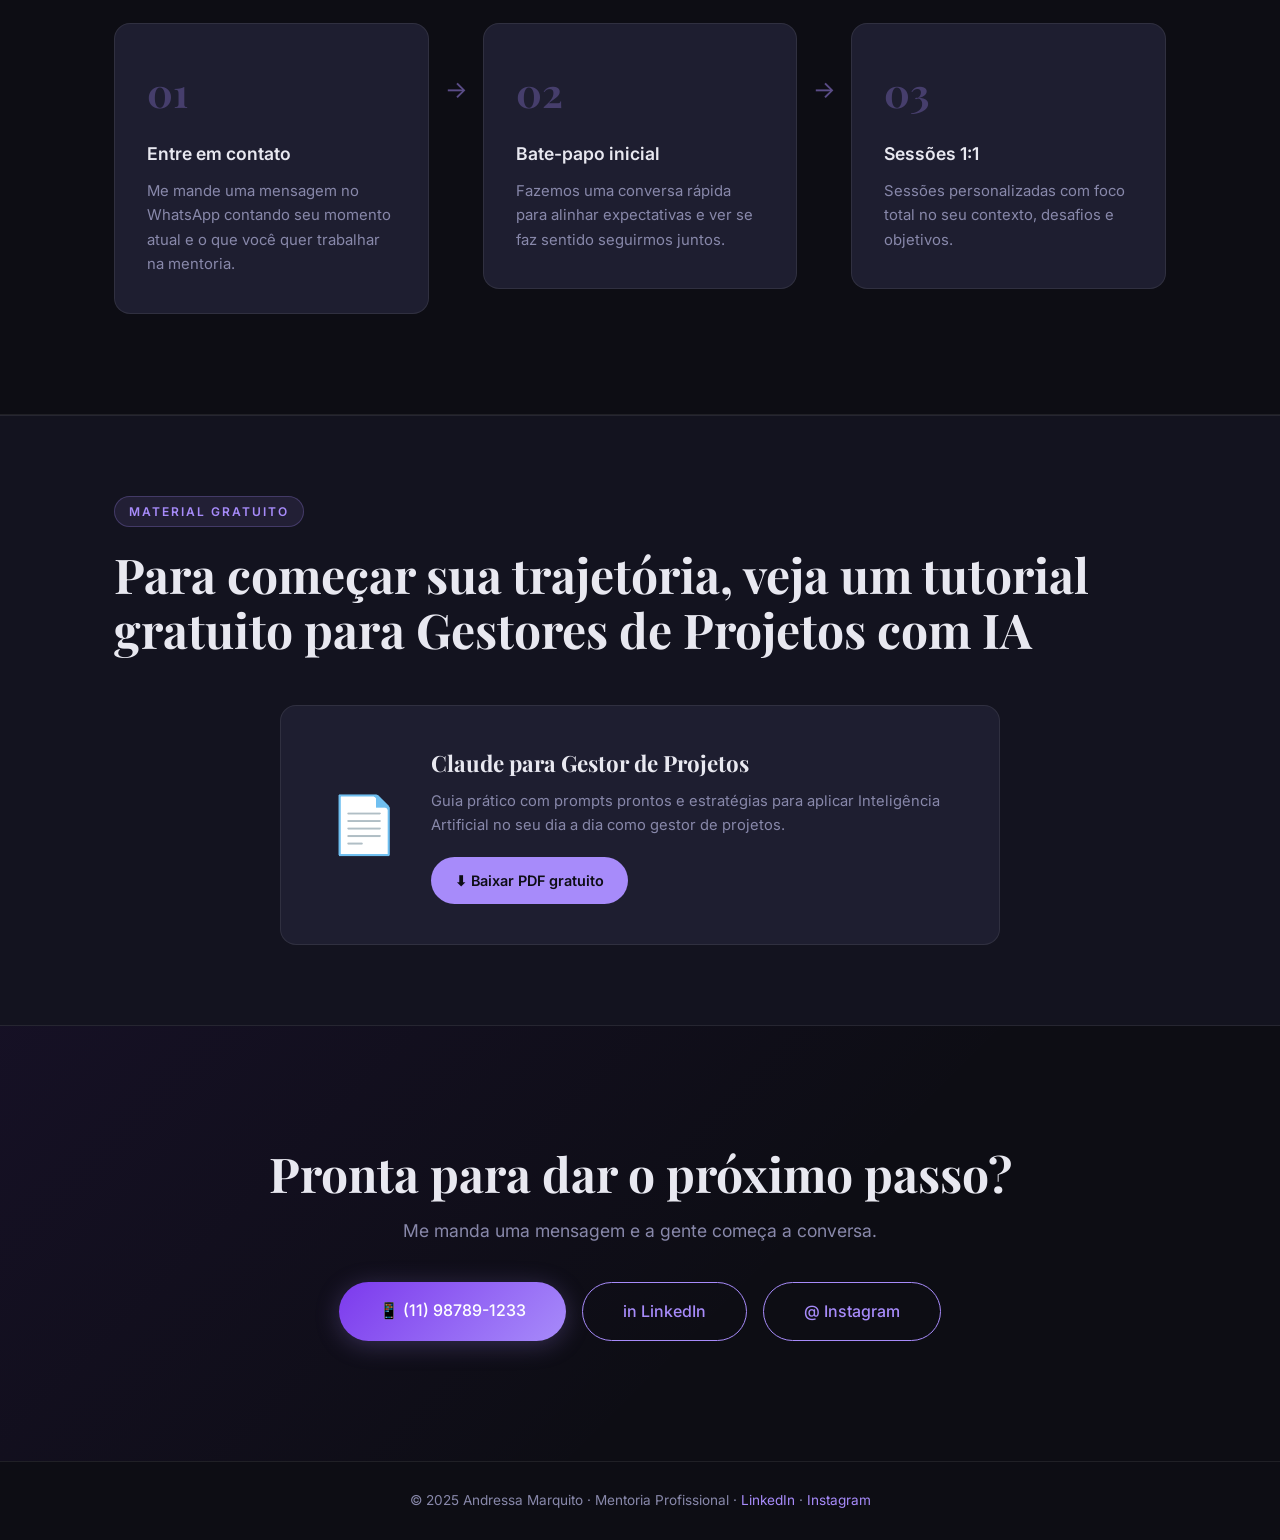
==== commit 533cee8d: "auto-update: 2026-05-31 18:27:18" ====
--- a/mentoria-andressa/index.html
+++ b/mentoria-andressa/index.html
@@ -24,7 +24,7 @@
       <h1>Andressa<br /><span class="accent">Marquito</span></h1>
       <p class="hero-subtitle">Especialista em Projetos Estratégicos de Produtos e Comunicação</p>
       <p class="hero-desc">
-        Ajudo profissionais a acelerarem suas carreiras em tecnologia e a transformarem ideias em negócios reais — com estratégia, clareza e direção.
+        Ajudo profissionais e estudantes a acelerarem suas carreiras na área de Gestão de Projetos, com uma metodologia utilizada no dia a dia corporativo — transformando ideias em negócios reais com estratégia, clareza e direção.
       </p>
       <div class="hero-cta">
         <a href="https://wa.me/5511987891233" target="_blank" class="btn btn-primary">Quero uma mentoria</a>
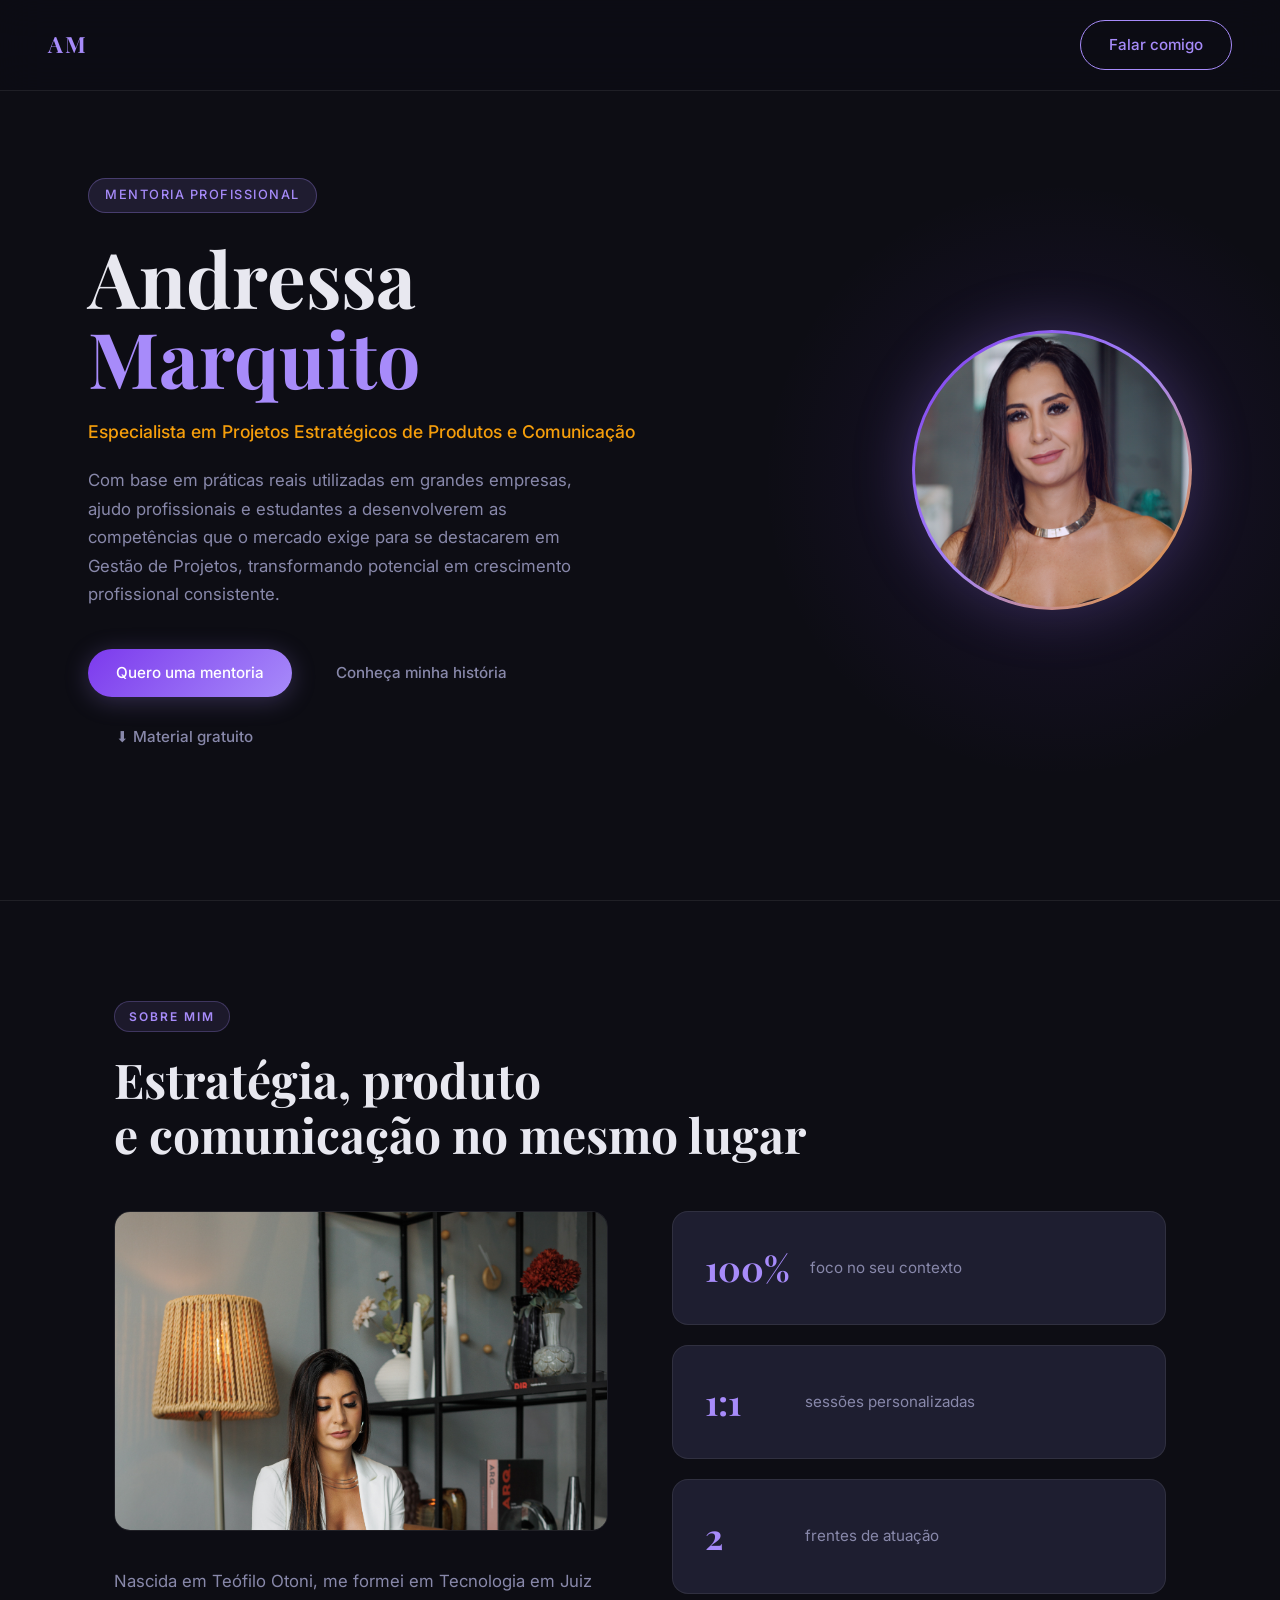
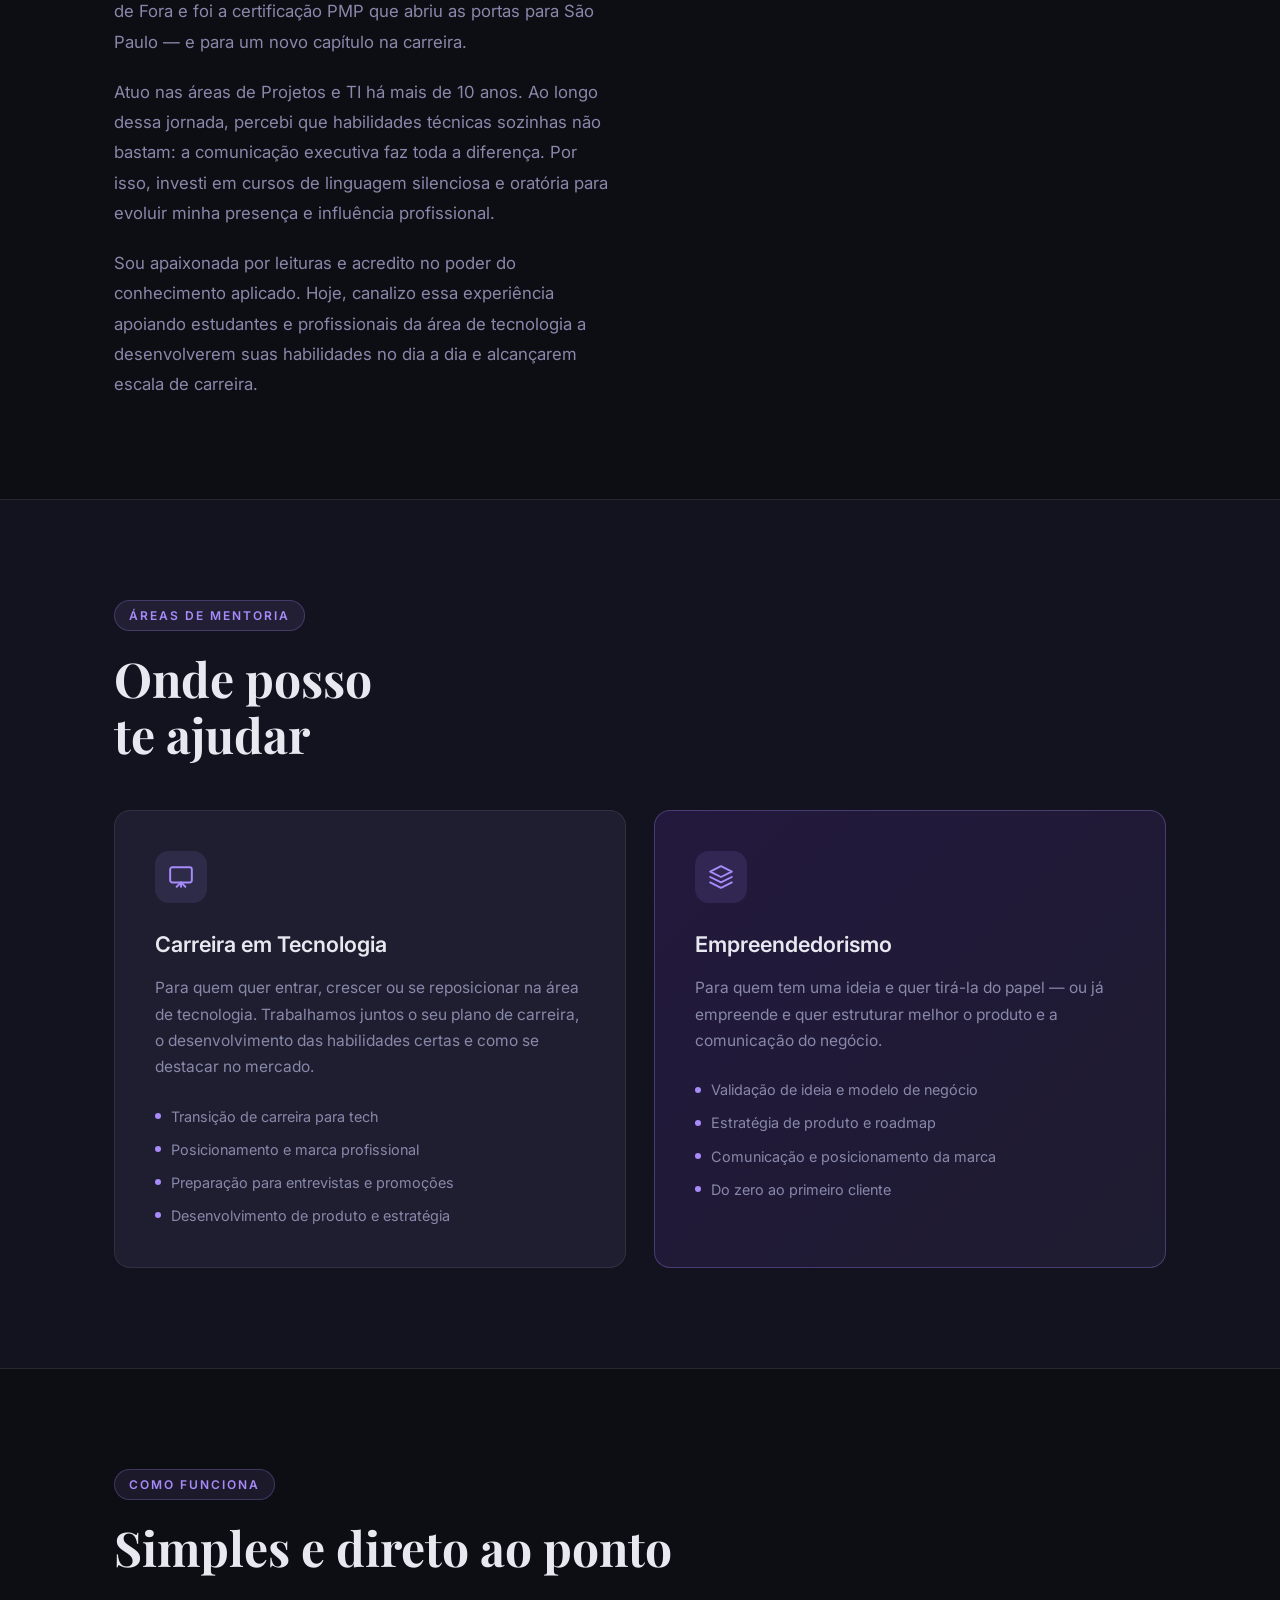
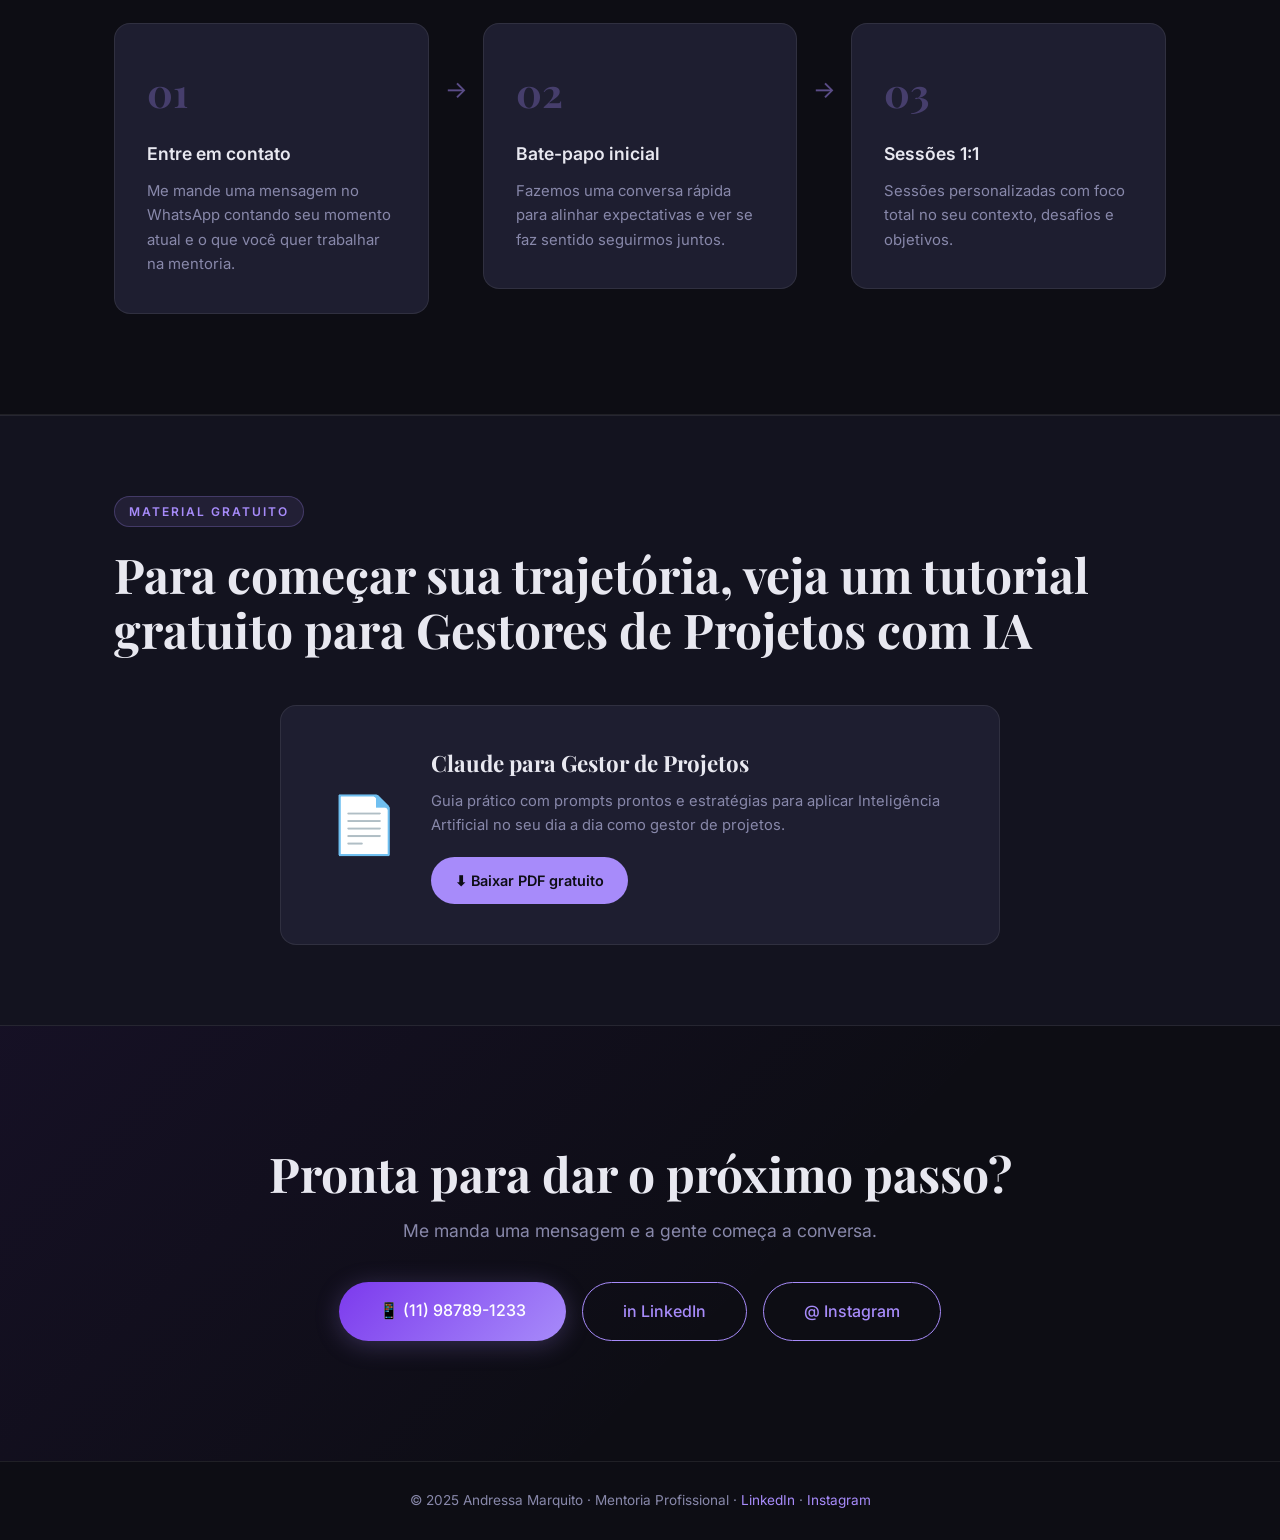
==== commit 4d959bdb: "auto-update: 2026-05-31 18:30:13" ====
--- a/mentoria-andressa/index.html
+++ b/mentoria-andressa/index.html
@@ -24,7 +24,7 @@
       <h1>Andressa<br /><span class="accent">Marquito</span></h1>
       <p class="hero-subtitle">Especialista em Projetos Estratégicos de Produtos e Comunicação</p>
       <p class="hero-desc">
-        Ajudo profissionais e estudantes a acelerarem suas carreiras na área de Gestão de Projetos, com uma metodologia utilizada no dia a dia corporativo — transformando ideias em negócios reais com estratégia, clareza e direção.
+        Com base em práticas reais utilizadas em grandes empresas, ajudo profissionais e estudantes a desenvolverem as competências que o mercado exige para se destacarem em Gestão de Projetos, transformando potencial em crescimento profissional consistente.
       </p>
       <div class="hero-cta">
         <a href="https://wa.me/5511987891233" target="_blank" class="btn btn-primary">Quero uma mentoria</a>
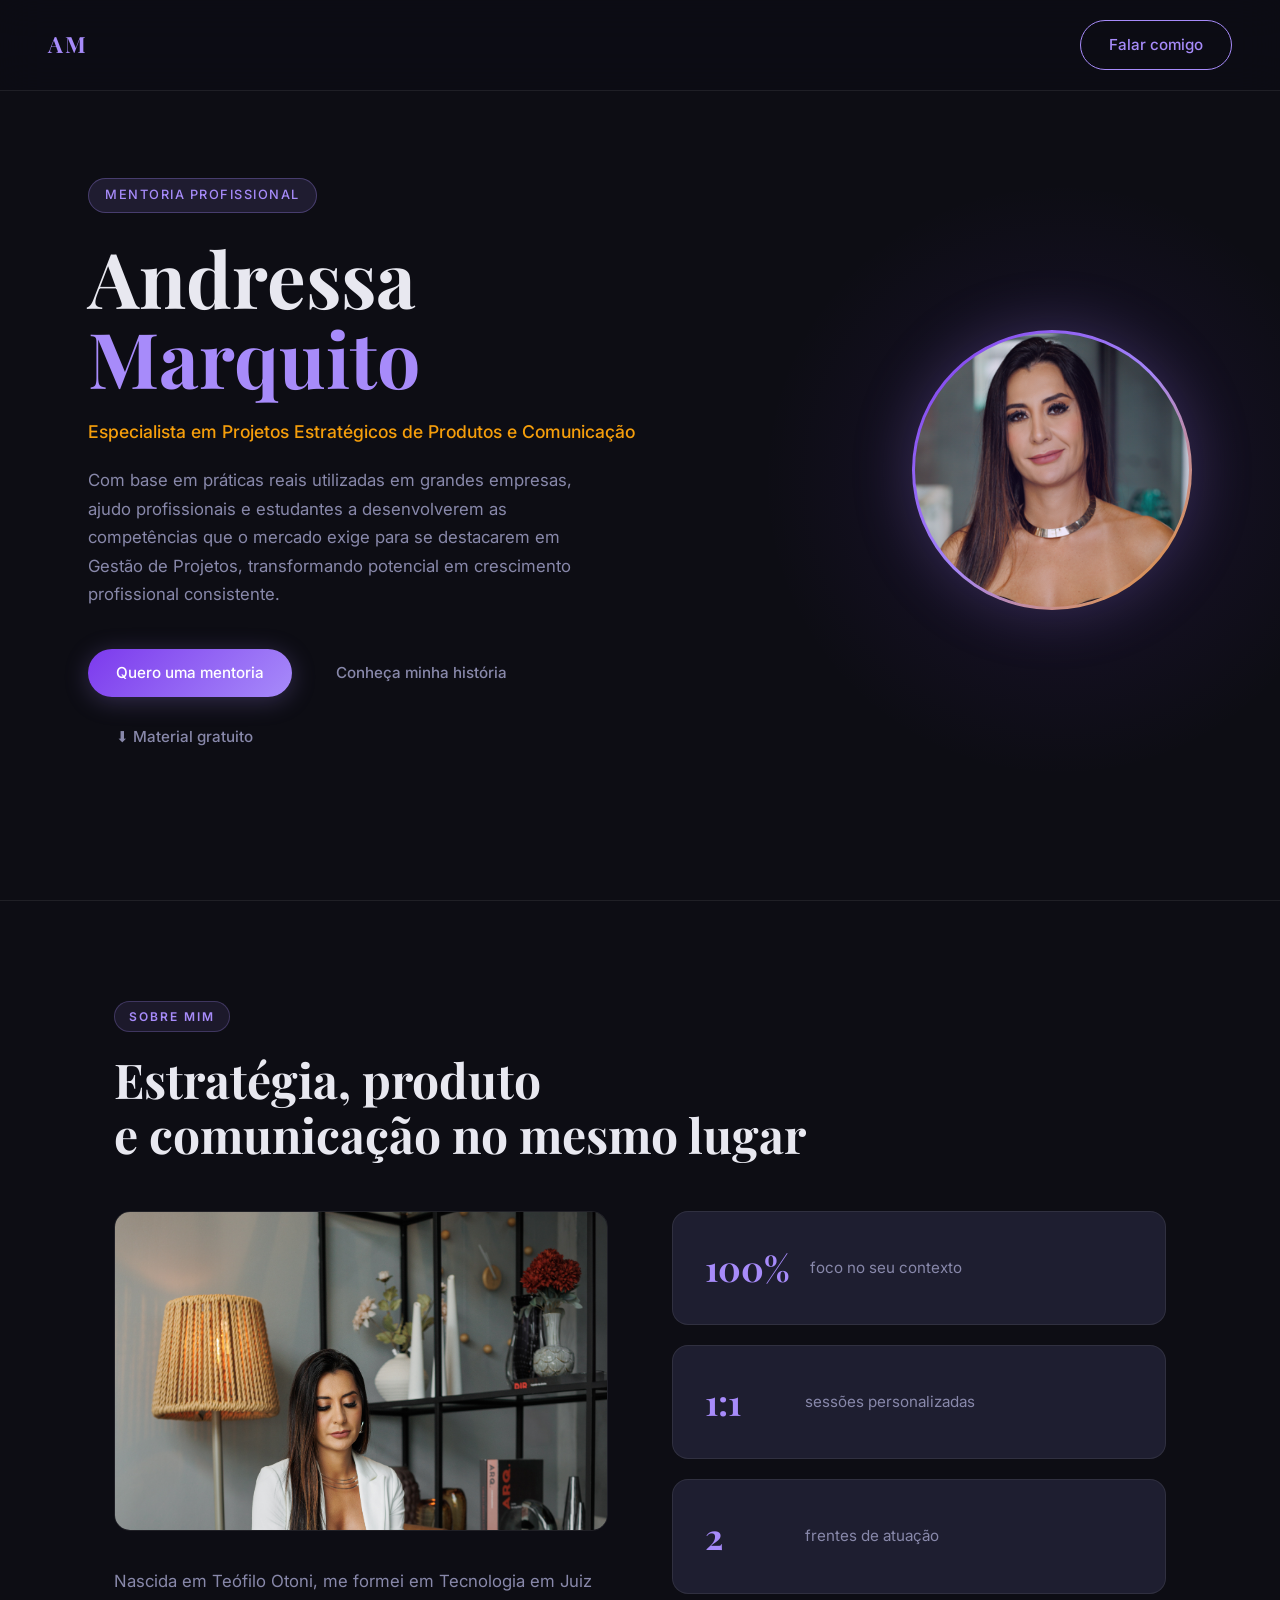
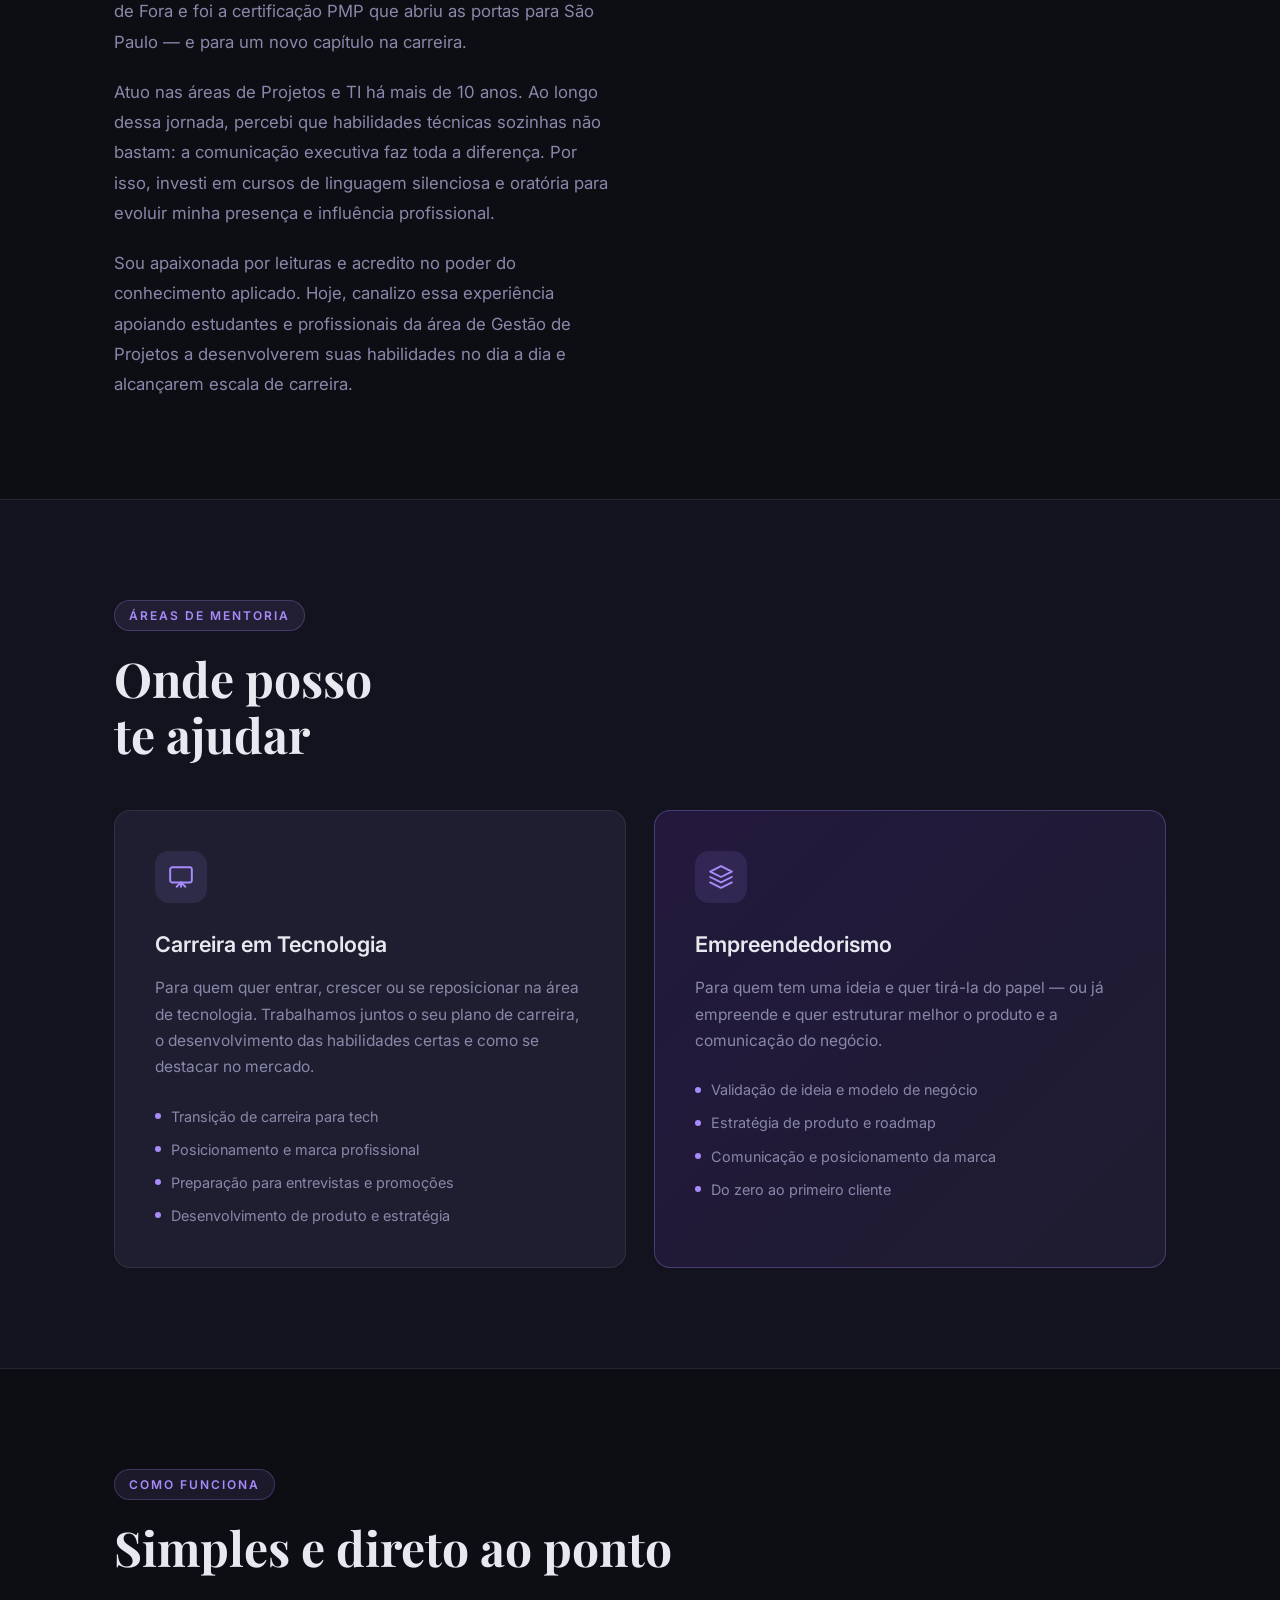
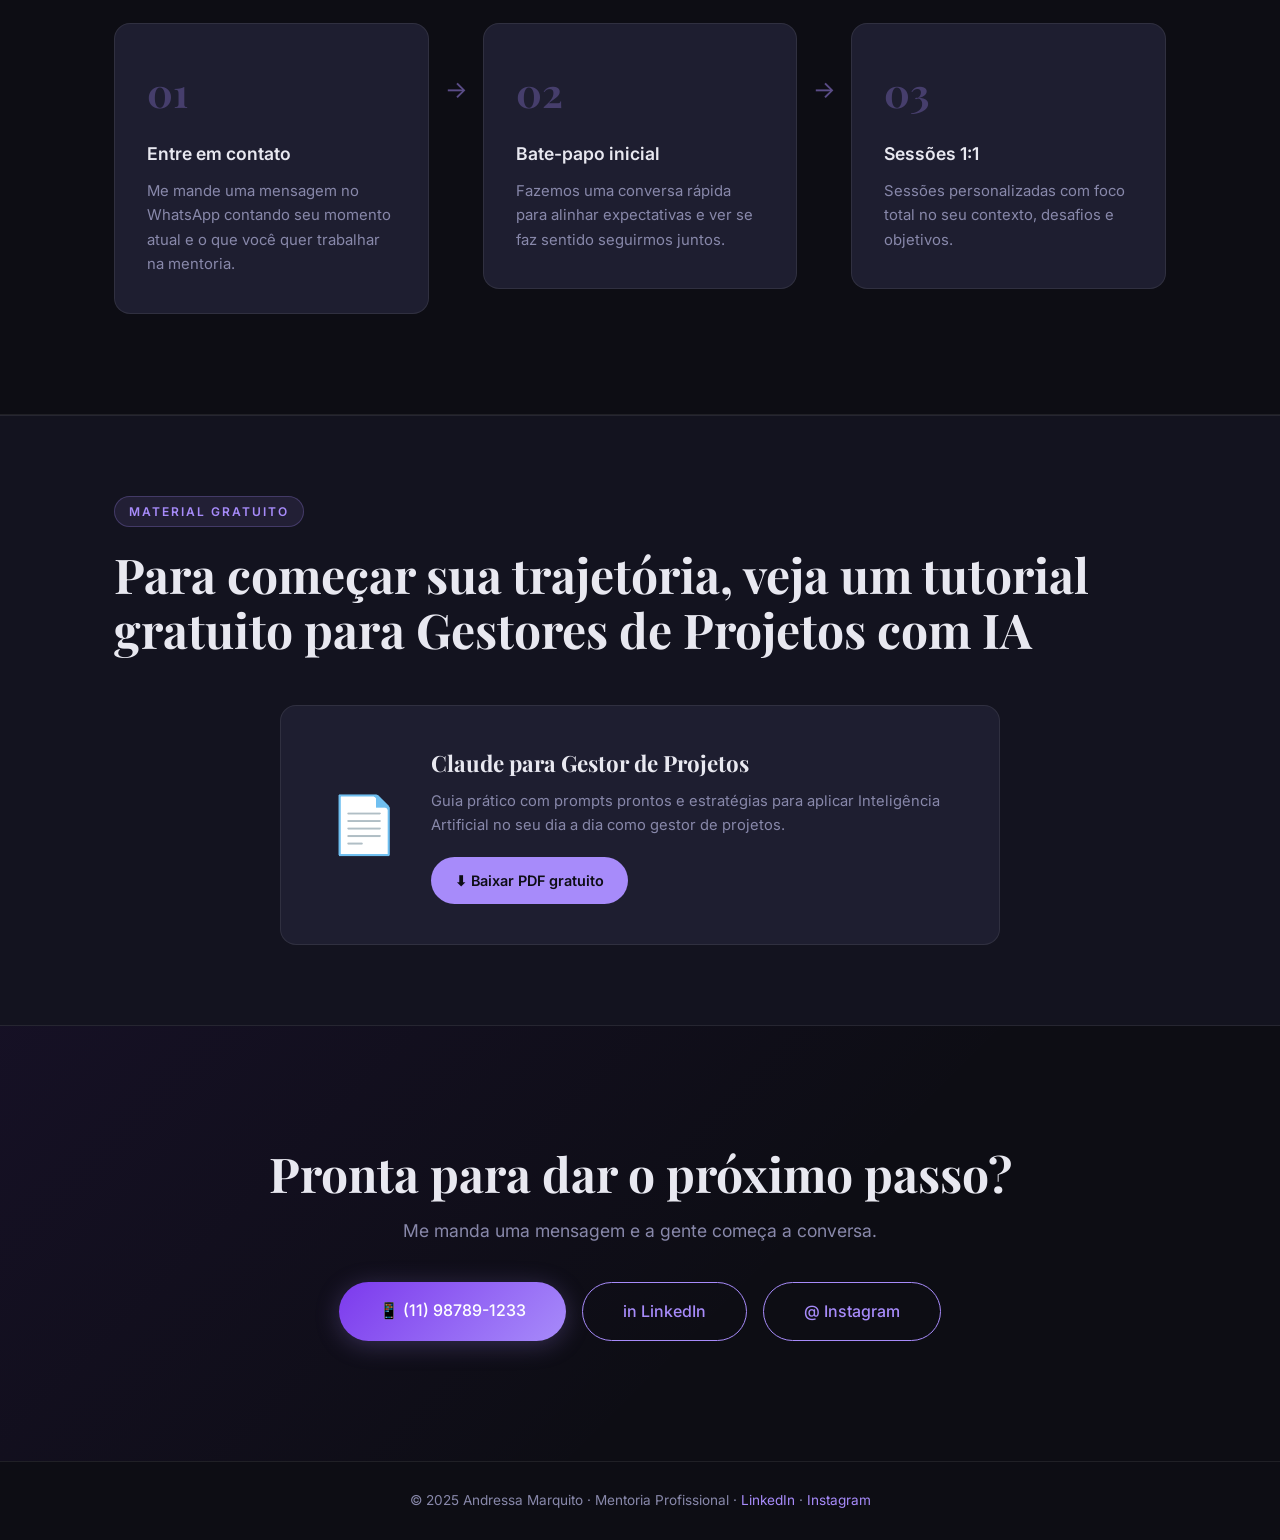
==== commit ff274397: "auto-update: 2026-05-31 18:32:29" ====
--- a/mentoria-andressa/index.html
+++ b/mentoria-andressa/index.html
@@ -54,7 +54,7 @@
             Atuo nas áreas de Projetos e TI há mais de 10 anos. Ao longo dessa jornada, percebi que habilidades técnicas sozinhas não bastam: a comunicação executiva faz toda a diferença. Por isso, investi em cursos de linguagem silenciosa e oratória para evoluir minha presença e influência profissional.
           </p>
           <p>
-            Sou apaixonada por leituras e acredito no poder do conhecimento aplicado. Hoje, canalizo essa experiência apoiando estudantes e profissionais da área de tecnologia a desenvolverem suas habilidades no dia a dia e alcançarem escala de carreira.
+            Sou apaixonada por leituras e acredito no poder do conhecimento aplicado. Hoje, canalizo essa experiência apoiando estudantes e profissionais da área de Gestão de Projetos a desenvolverem suas habilidades no dia a dia e alcançarem escala de carreira.
           </p>
         </div>
         <div class="sobre-stats">
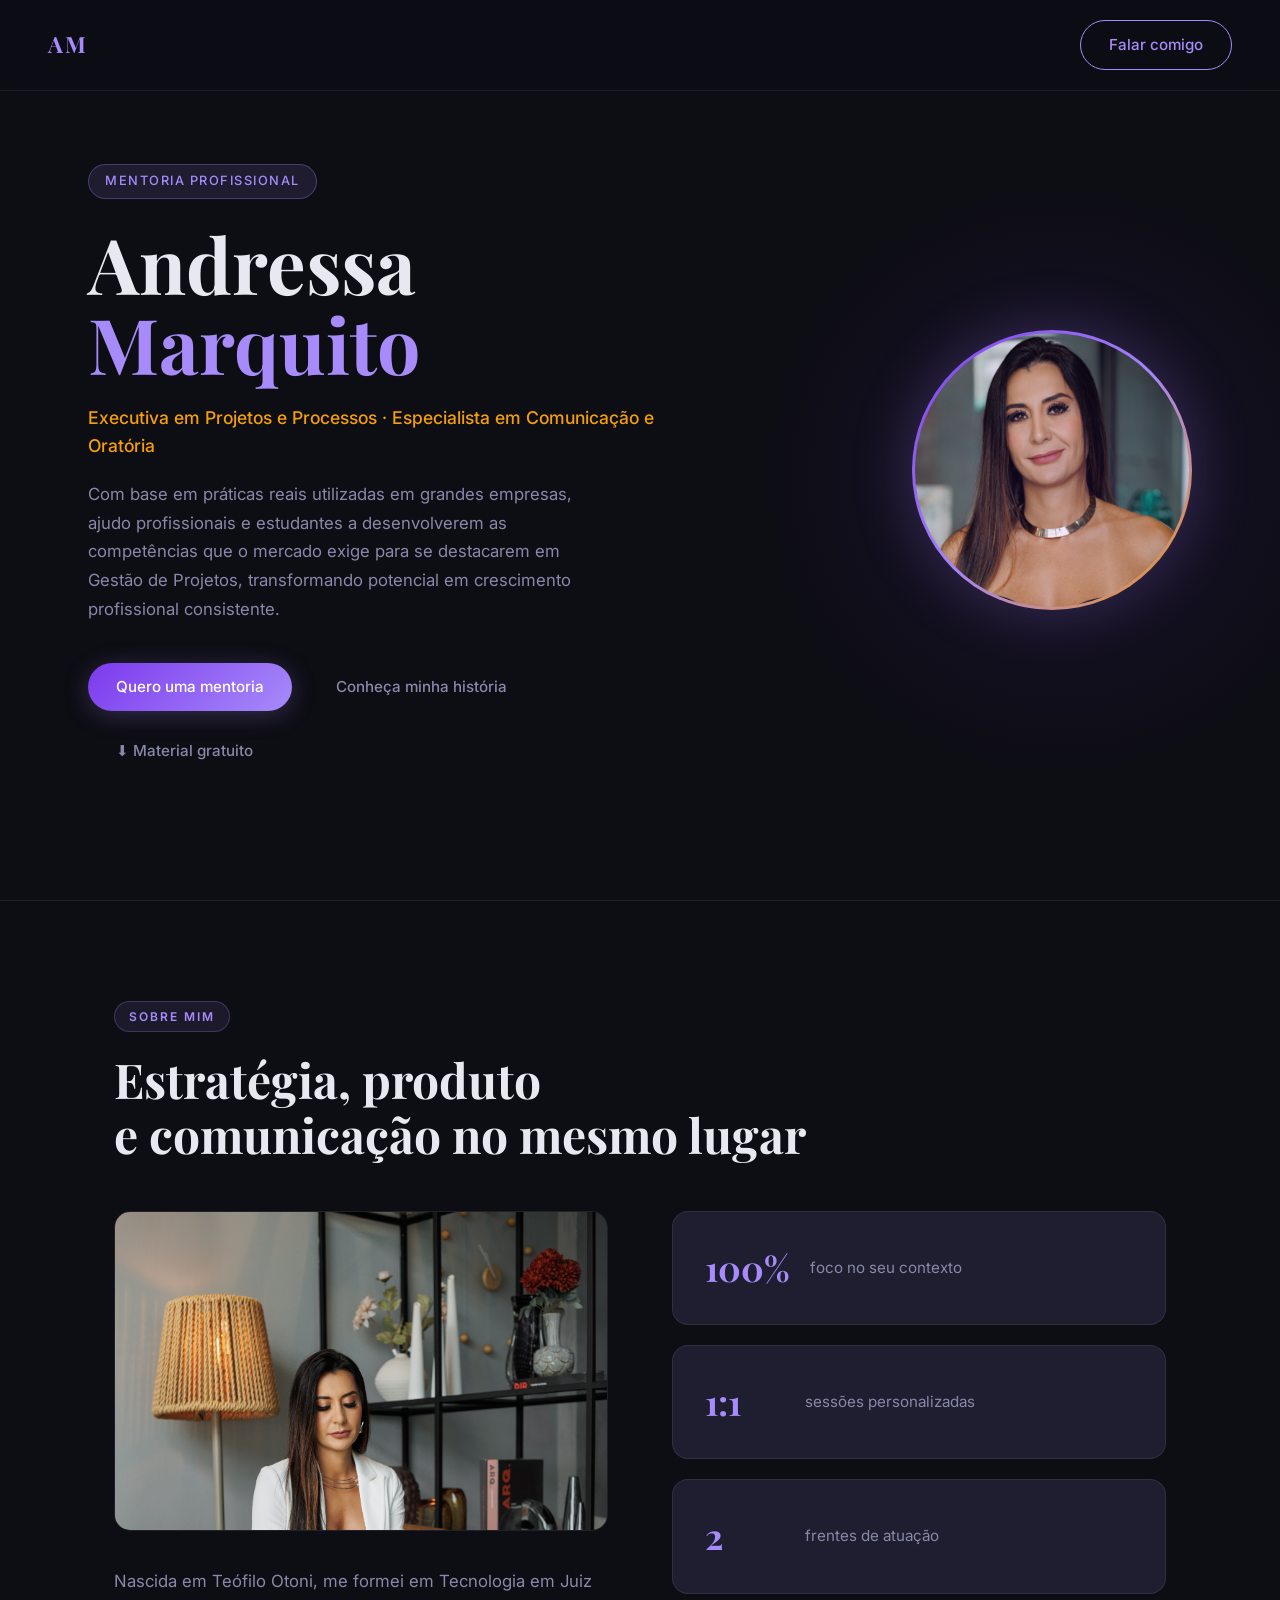
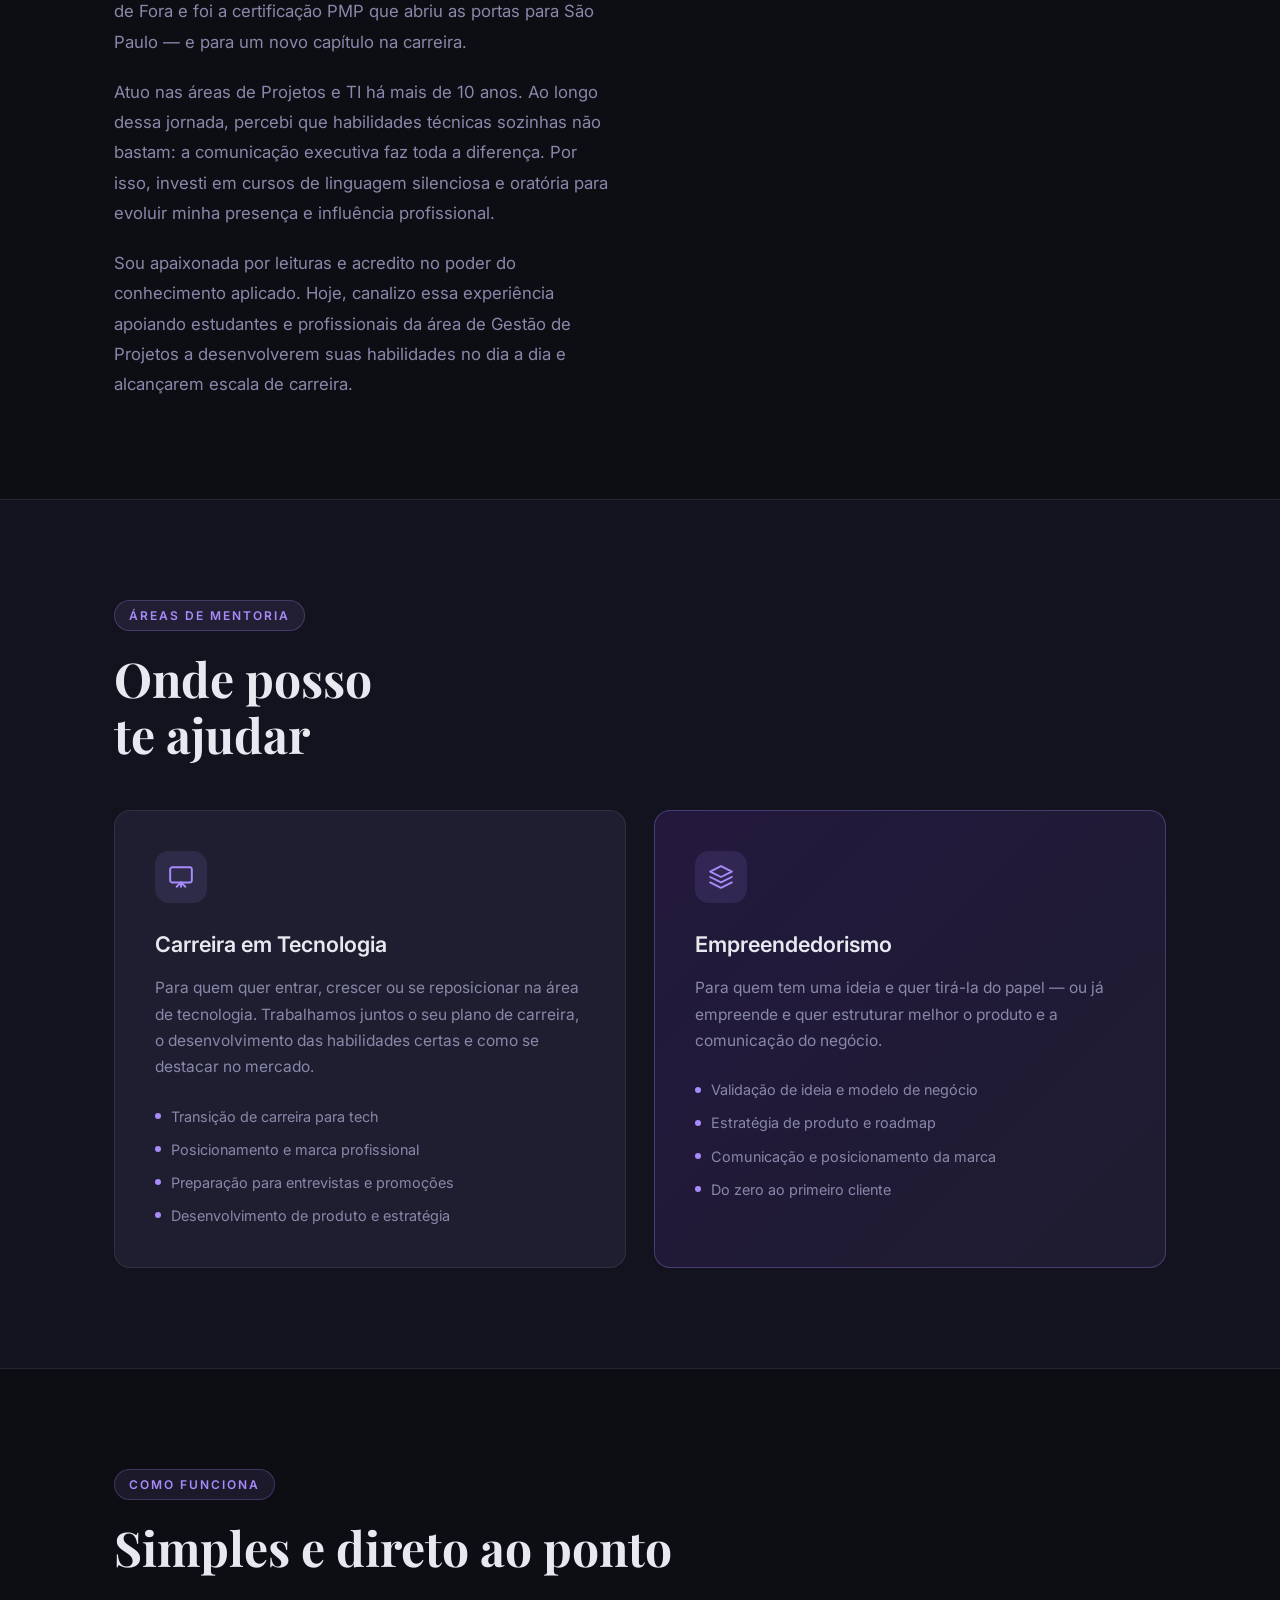
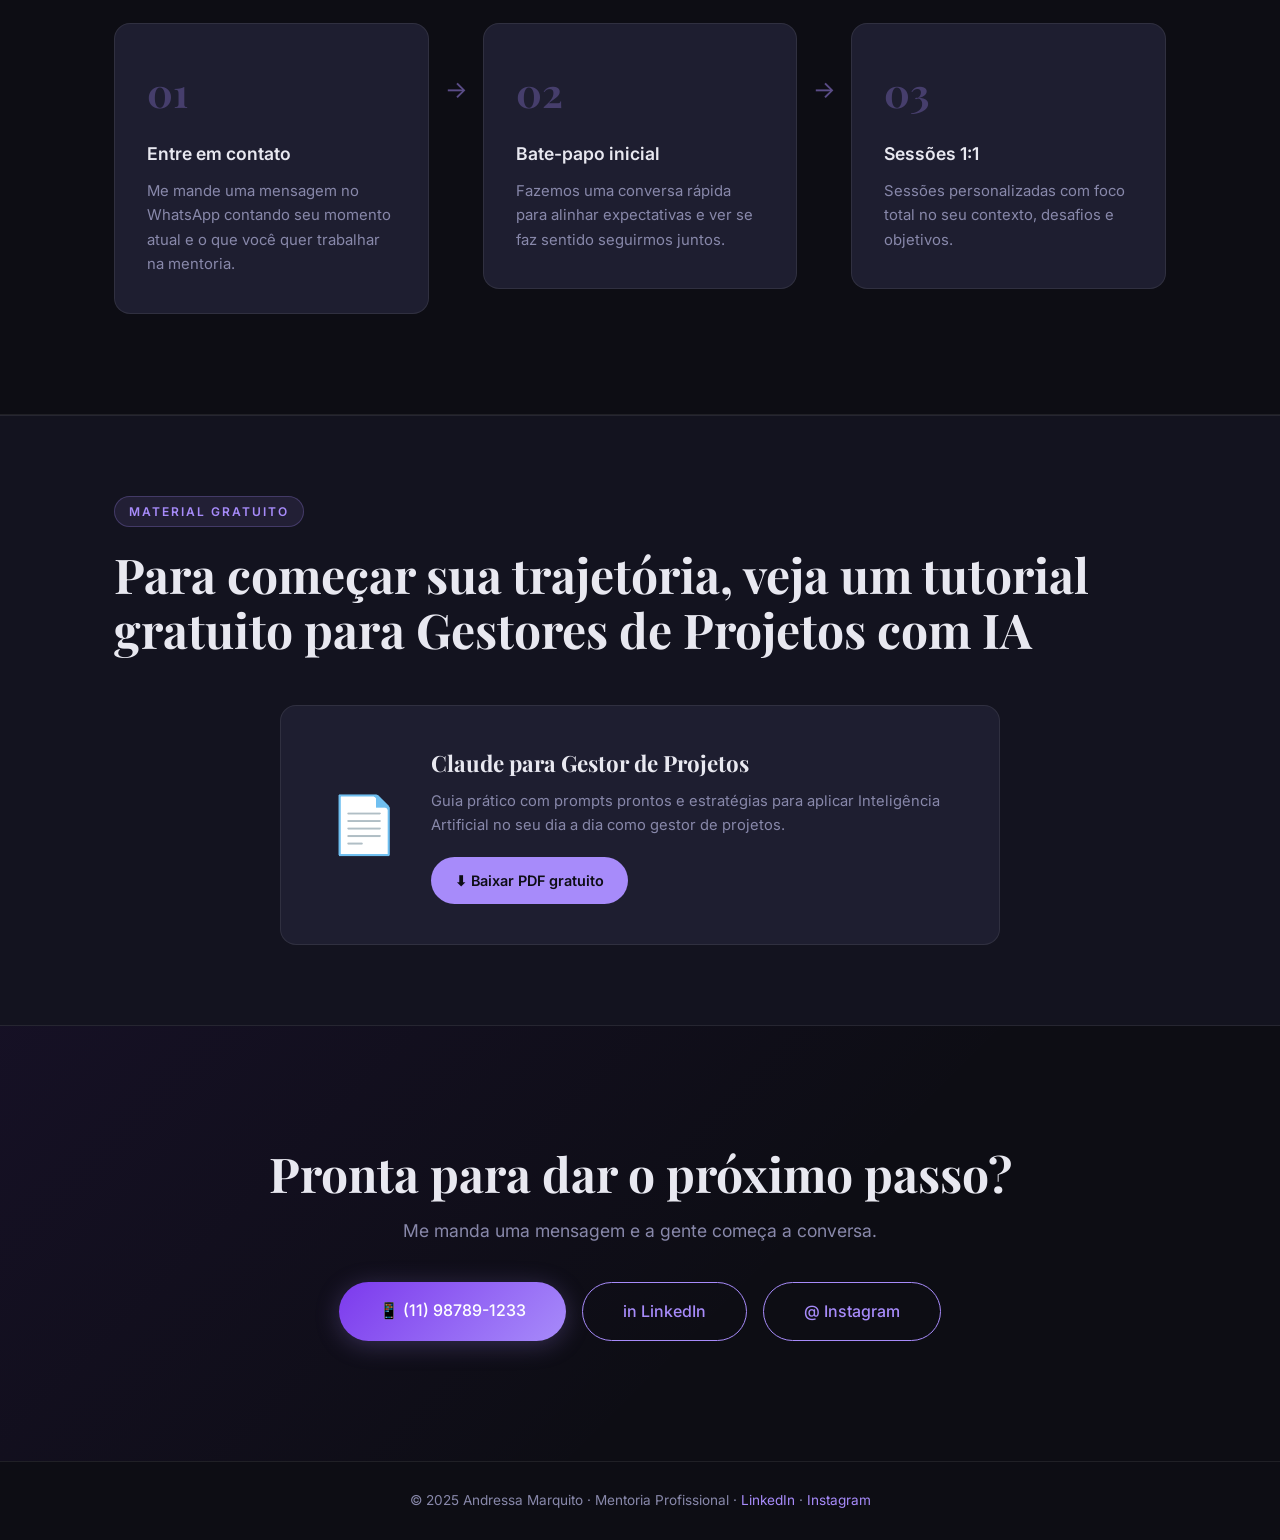
==== commit 3b3a6079: "auto-update: 2026-08-09 15:21:27" ====
--- a/mentoria-andressa/index.html
+++ b/mentoria-andressa/index.html
@@ -22,7 +22,7 @@
     <div class="hero-content">
       <p class="hero-tag">Mentoria Profissional</p>
       <h1>Andressa<br /><span class="accent">Marquito</span></h1>
-      <p class="hero-subtitle">Especialista em Projetos Estratégicos de Produtos e Comunicação</p>
+      <p class="hero-subtitle">Executiva em Projetos e Processos · Especialista em Comunicação e Oratória</p>
       <p class="hero-desc">
         Com base em práticas reais utilizadas em grandes empresas, ajudo profissionais e estudantes a desenvolverem as competências que o mercado exige para se destacarem em Gestão de Projetos, transformando potencial em crescimento profissional consistente.
       </p>
